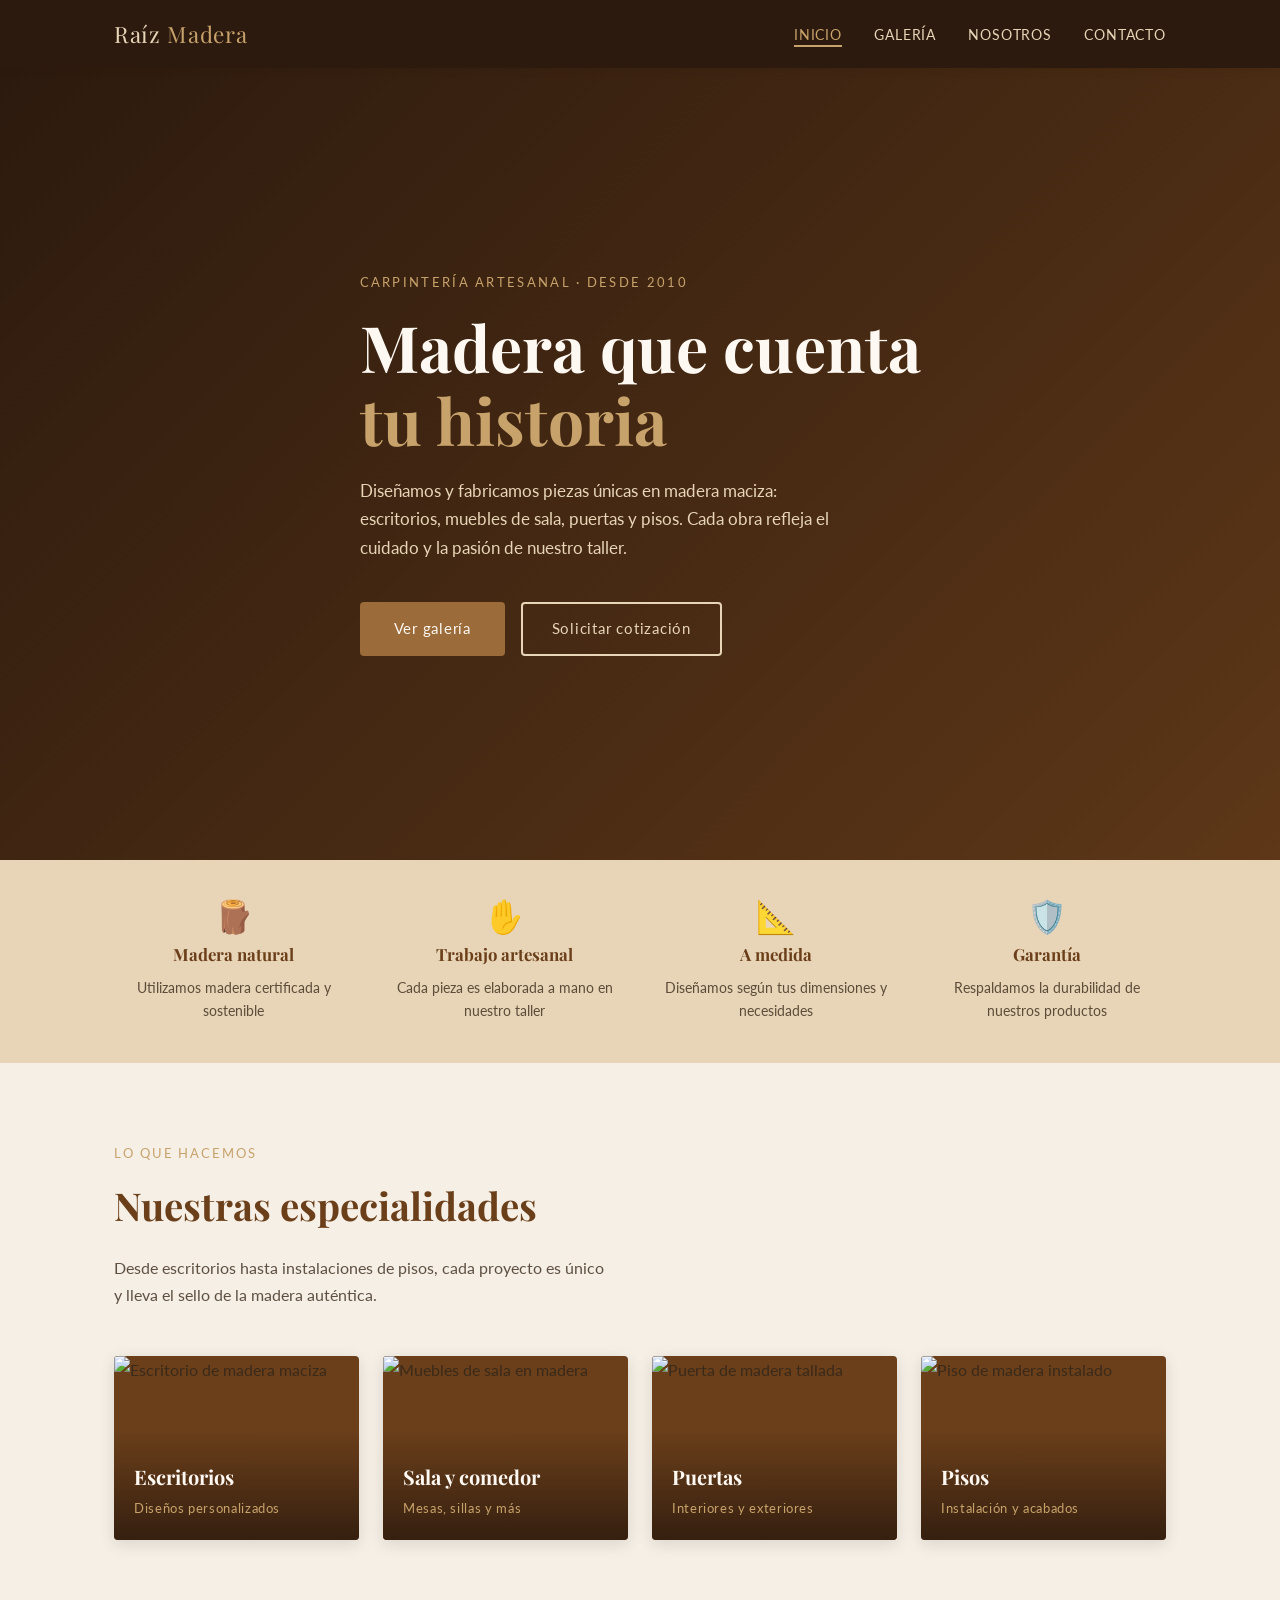
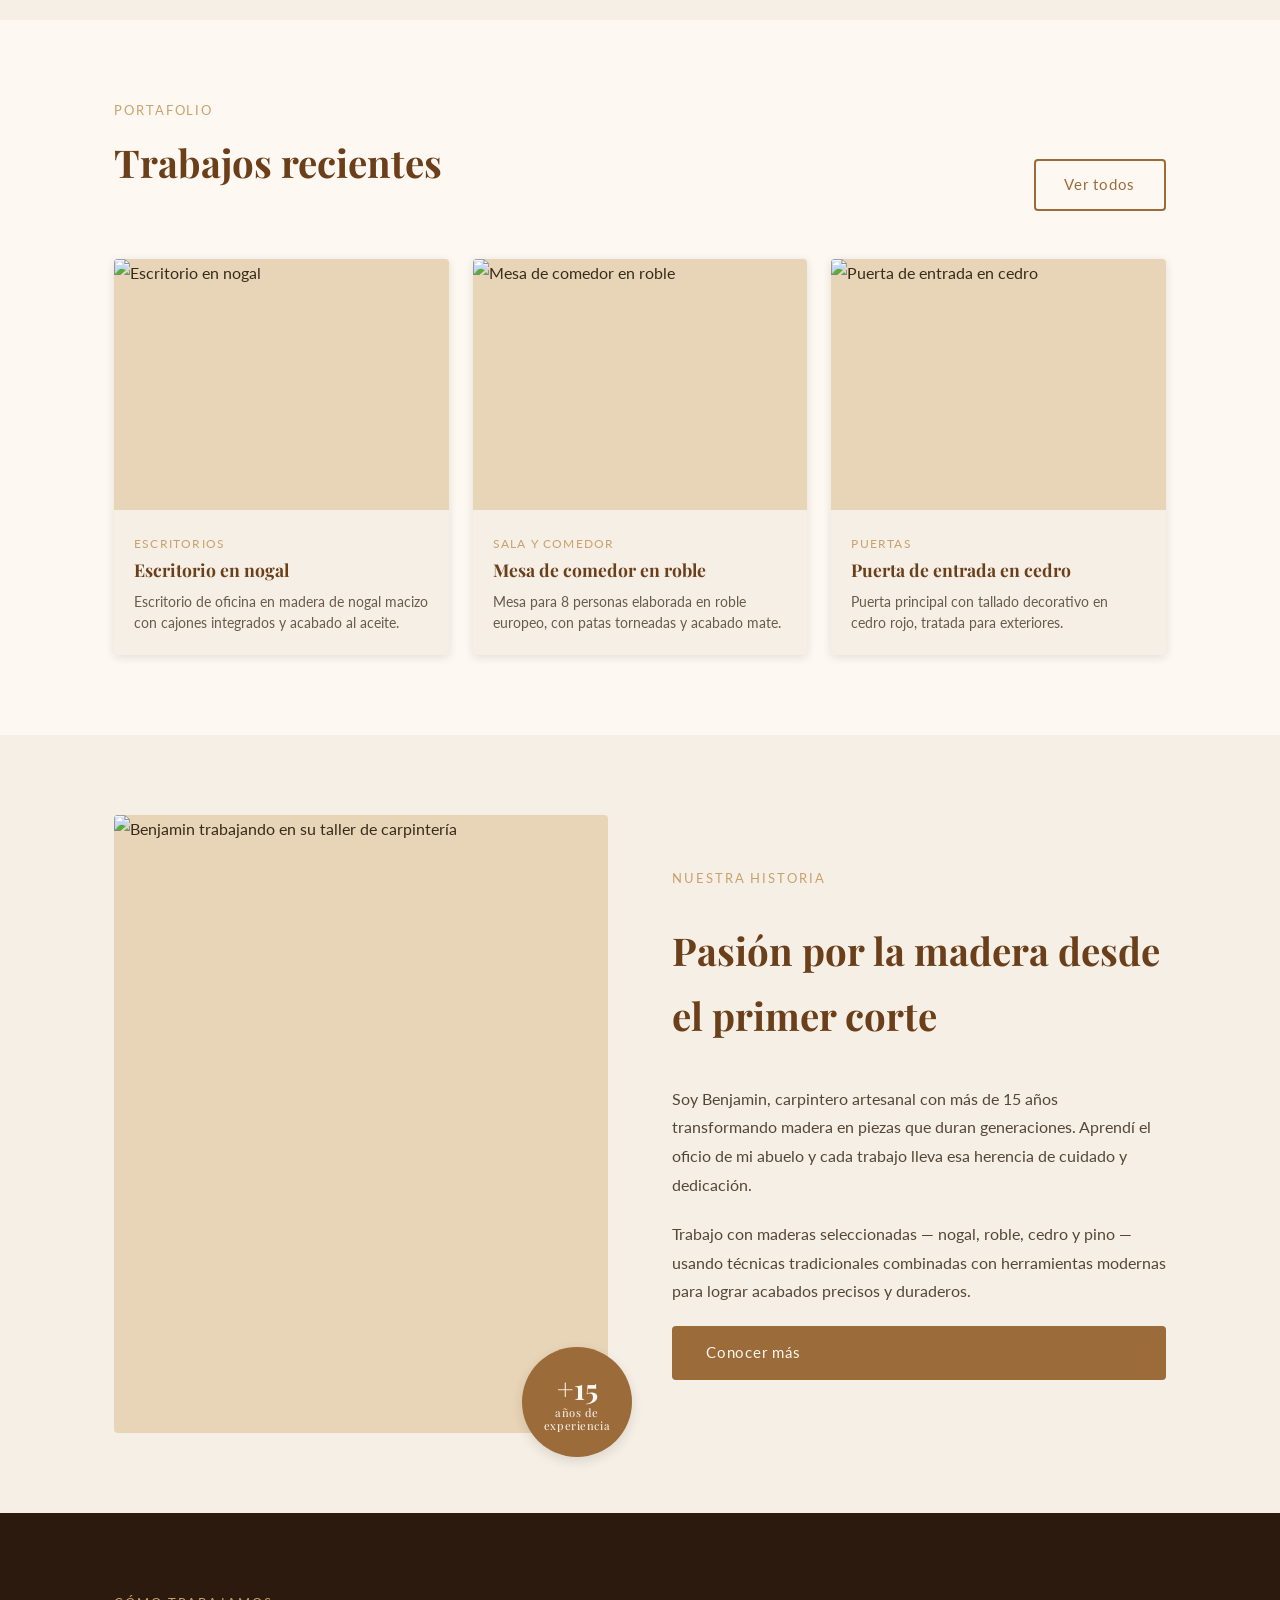
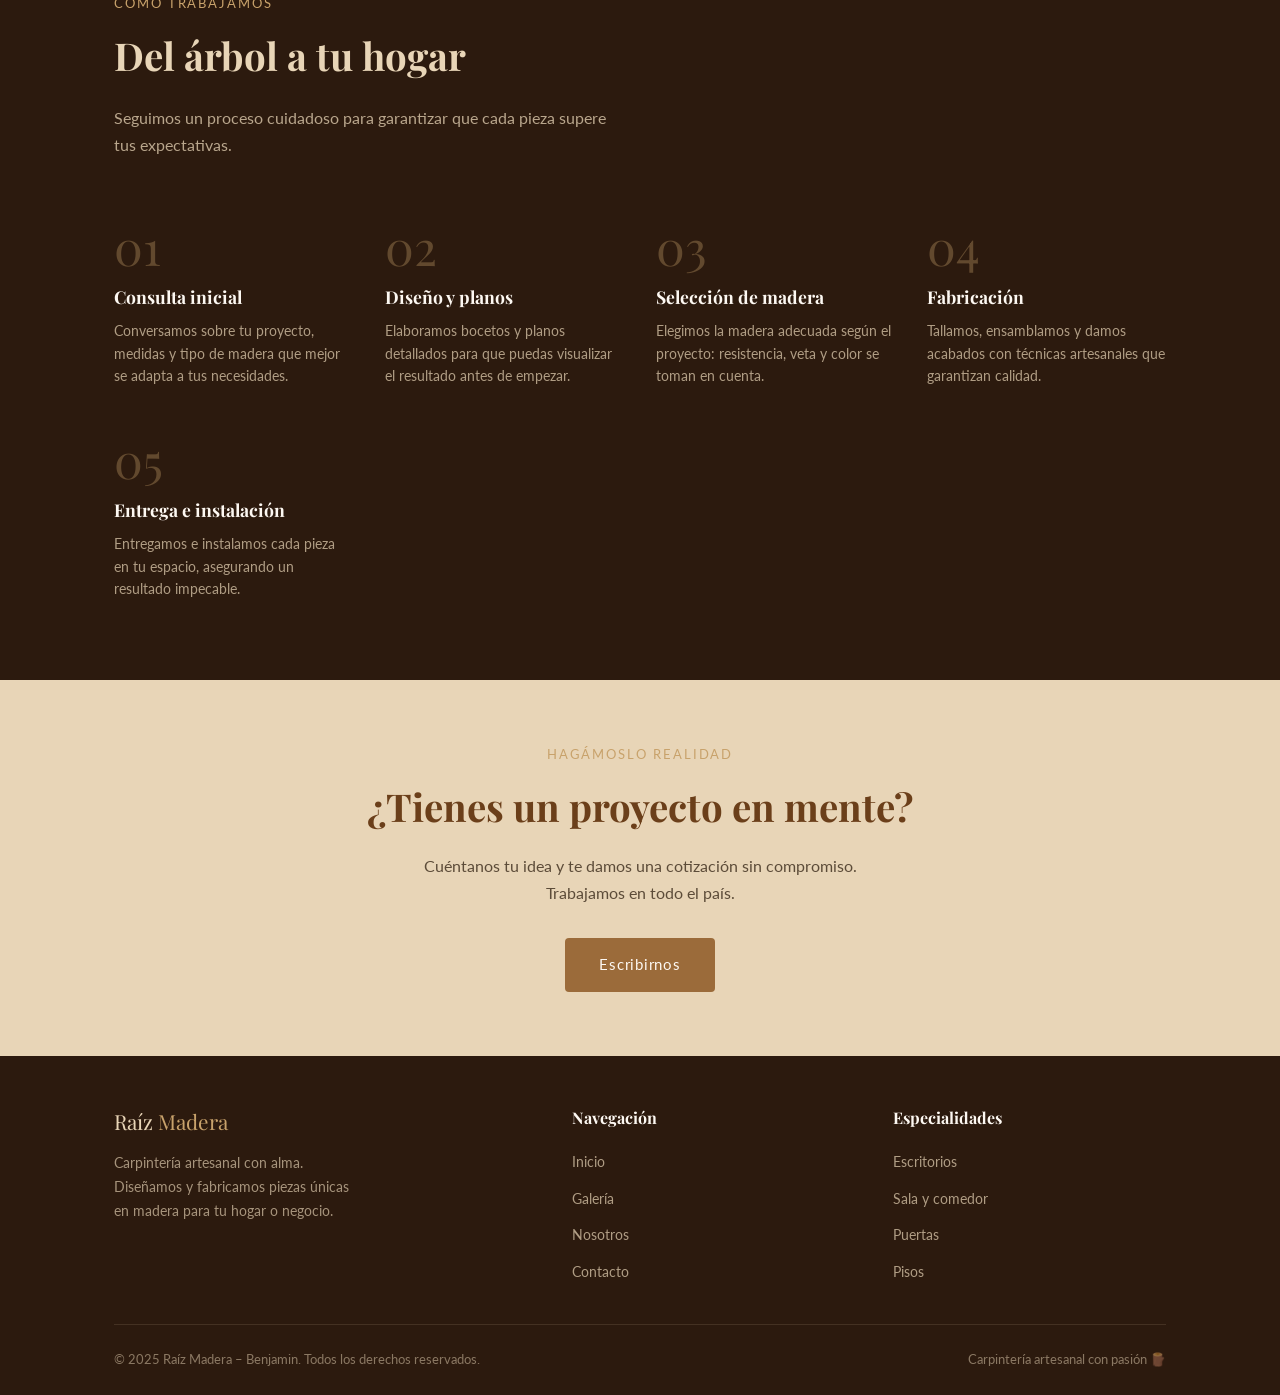
==== index.html @ 5b4d5c00 "Crear sitio web portafolio de carpintería Raíz Madera – Benjamin Co-authored-by: oramasangel <487716" ====
<!DOCTYPE html>
<html lang="es">
<head>
  <meta charset="UTF-8" />
  <meta name="viewport" content="width=device-width, initial-scale=1.0" />
  <meta name="description" content="Raíz Madera – Carpintería artesanal de Benjamin. Muebles, escritorios, puertas, pisos y más. Trabajos a medida con madera de calidad." />
  <title>Raíz Madera – Benjamin | Carpintería Artesanal</title>
  <link rel="preconnect" href="https://fonts.googleapis.com" />
  <link rel="preconnect" href="https://fonts.gstatic.com" crossorigin />
  <link href="https://fonts.googleapis.com/css2?family=Playfair+Display:wght@400;600;700&family=Lato:wght@300;400;700&display=swap" rel="stylesheet" />
  <link rel="stylesheet" href="estilos.css" />
</head>
<body>

  <!-- ══ Encabezado ══════════════════════════════════════════════ -->
  <header class="encabezado">
    <div class="contenedor">
      <a href="index.html" class="logo">Raíz <span>Madera</span></a>

      <nav class="nav-principal" id="navPrincipal" aria-label="Navegación principal">
        <ul>
          <li><a href="index.html" class="activo">Inicio</a></li>
          <li><a href="galeria.html">Galería</a></li>
          <li><a href="nosotros.html">Nosotros</a></li>
          <li><a href="contacto.html">Contacto</a></li>
        </ul>
      </nav>

      <button class="boton-menu" id="botonMenu" aria-expanded="false" aria-controls="navPrincipal" aria-label="Abrir menú">
        <span></span>
        <span></span>
        <span></span>
      </button>
    </div>
  </header>

  <main>

    <!-- ══ Hero ════════════════════════════════════════════════════ -->
    <section class="hero">
      <div class="contenedor">
        <div class="hero__contenido">
          <span class="hero__etiqueta">Carpintería artesanal · Desde 2010</span>
          <h1 class="hero__titulo">
            Madera que cuenta<br /><em>tu historia</em>
          </h1>
          <p class="hero__descripcion">
            Diseñamos y fabricamos piezas únicas en madera maciza: escritorios, muebles de sala, puertas y pisos. Cada obra refleja el cuidado y la pasión de nuestro taller.
          </p>
          <div class="hero__acciones">
            <a href="galeria.html" class="btn-principal">Ver galería</a>
            <a href="contacto.html" class="btn-secundario" style="color:var(--color-arena);border-color:var(--color-arena);">Solicitar cotización</a>
          </div>
        </div>
      </div>
    </section>

    <!-- ══ Franja de valores ════════════════════════════════════════ -->
    <section class="franja-valores" aria-label="Nuestros valores">
      <div class="contenedor">

        <div class="valor-item">
          <span class="valor-item__icono" aria-hidden="true">🪵</span>
          <strong class="valor-item__titulo">Madera natural</strong>
          <p class="valor-item__texto">Utilizamos madera certificada y sostenible</p>
        </div>

        <div class="valor-item">
          <span class="valor-item__icono" aria-hidden="true">✋</span>
          <strong class="valor-item__titulo">Trabajo artesanal</strong>
          <p class="valor-item__texto">Cada pieza es elaborada a mano en nuestro taller</p>
        </div>

        <div class="valor-item">
          <span class="valor-item__icono" aria-hidden="true">📐</span>
          <strong class="valor-item__titulo">A medida</strong>
          <p class="valor-item__texto">Diseñamos según tus dimensiones y necesidades</p>
        </div>

        <div class="valor-item">
          <span class="valor-item__icono" aria-hidden="true">🛡️</span>
          <strong class="valor-item__titulo">Garantía</strong>
          <p class="valor-item__texto">Respaldamos la durabilidad de nuestros productos</p>
        </div>

      </div>
    </section>

    <!-- ══ Categorías ═══════════════════════════════════════════════ -->
    <section class="categorias" id="categorias">
      <div class="contenedor">
        <header class="categorias__encabezado">
          <span class="etiqueta-seccion">Lo que hacemos</span>
          <h2 class="titulo-seccion">Nuestras especialidades</h2>
          <p class="descripcion-seccion">Desde escritorios hasta instalaciones de pisos, cada proyecto es único y lleva el sello de la madera auténtica.</p>
        </header>

        <div class="categorias__grid">

          <a href="galeria.html?categoria=escritorios" class="tarjeta-categoria" aria-label="Ver escritorios">
            <img
              src="imagenes/categoria-escritorios.jpg"
              alt="Escritorio de madera maciza"
              class="tarjeta-categoria__imagen"
              loading="lazy"
            />
            <div class="tarjeta-categoria__capa">
              <h3 class="tarjeta-categoria__nombre">Escritorios</h3>
              <span class="tarjeta-categoria__cantidad">Diseños personalizados</span>
            </div>
          </a>

          <a href="galeria.html?categoria=sala" class="tarjeta-categoria" aria-label="Ver muebles de sala">
            <img
              src="imagenes/categoria-sala.jpg"
              alt="Muebles de sala en madera"
              class="tarjeta-categoria__imagen"
              loading="lazy"
            />
            <div class="tarjeta-categoria__capa">
              <h3 class="tarjeta-categoria__nombre">Sala y comedor</h3>
              <span class="tarjeta-categoria__cantidad">Mesas, sillas y más</span>
            </div>
          </a>

          <a href="galeria.html?categoria=puertas" class="tarjeta-categoria" aria-label="Ver puertas">
            <img
              src="imagenes/categoria-puertas.jpg"
              alt="Puerta de madera tallada"
              class="tarjeta-categoria__imagen"
              loading="lazy"
            />
            <div class="tarjeta-categoria__capa">
              <h3 class="tarjeta-categoria__nombre">Puertas</h3>
              <span class="tarjeta-categoria__cantidad">Interiores y exteriores</span>
            </div>
          </a>

          <a href="galeria.html?categoria=pisos" class="tarjeta-categoria" aria-label="Ver pisos">
            <img
              src="imagenes/categoria-pisos.jpg"
              alt="Piso de madera instalado"
              class="tarjeta-categoria__imagen"
              loading="lazy"
            />
            <div class="tarjeta-categoria__capa">
              <h3 class="tarjeta-categoria__nombre">Pisos</h3>
              <span class="tarjeta-categoria__cantidad">Instalación y acabados</span>
            </div>
          </a>

        </div>
      </div>
    </section>

    <!-- ══ Trabajos destacados ══════════════════════════════════════ -->
    <section class="destacados" id="destacados">
      <div class="contenedor">
        <header class="destacados__encabezado">
          <div>
            <span class="etiqueta-seccion">Portafolio</span>
            <h2 class="titulo-seccion">Trabajos recientes</h2>
          </div>
          <a href="galeria.html" class="btn-secundario">Ver todos</a>
        </header>

        <div class="galeria-grid" id="trabajosDestacados">

          <article class="tarjeta-proyecto">
            <div class="tarjeta-proyecto__imagen-wrap">
              <img src="imagenes/proyecto-escritorio-nogal.jpg" alt="Escritorio en nogal" class="tarjeta-proyecto__imagen" loading="lazy" />
            </div>
            <div class="tarjeta-proyecto__info">
              <span class="tarjeta-proyecto__categoria">Escritorios</span>
              <h3 class="tarjeta-proyecto__nombre">Escritorio en nogal</h3>
              <p class="tarjeta-proyecto__descripcion">Escritorio de oficina en madera de nogal macizo con cajones integrados y acabado al aceite.</p>
            </div>
          </article>

          <article class="tarjeta-proyecto">
            <div class="tarjeta-proyecto__imagen-wrap">
              <img src="imagenes/proyecto-mesa-roble.jpg" alt="Mesa de comedor en roble" class="tarjeta-proyecto__imagen" loading="lazy" />
            </div>
            <div class="tarjeta-proyecto__info">
              <span class="tarjeta-proyecto__categoria">Sala y comedor</span>
              <h3 class="tarjeta-proyecto__nombre">Mesa de comedor en roble</h3>
              <p class="tarjeta-proyecto__descripcion">Mesa para 8 personas elaborada en roble europeo, con patas torneadas y acabado mate.</p>
            </div>
          </article>

          <article class="tarjeta-proyecto">
            <div class="tarjeta-proyecto__imagen-wrap">
              <img src="imagenes/proyecto-puerta-cedro.jpg" alt="Puerta de entrada en cedro" class="tarjeta-proyecto__imagen" loading="lazy" />
            </div>
            <div class="tarjeta-proyecto__info">
              <span class="tarjeta-proyecto__categoria">Puertas</span>
              <h3 class="tarjeta-proyecto__nombre">Puerta de entrada en cedro</h3>
              <p class="tarjeta-proyecto__descripcion">Puerta principal con tallado decorativo en cedro rojo, tratada para exteriores.</p>
            </div>
          </article>

        </div>
      </div>
    </section>

    <!-- ══ Quiénes somos (resumen) ══════════════════════════════════ -->
    <section class="nosotros" id="nosotros">
      <div class="contenedor">
        <div class="nosotros__imagen-wrap">
          <img
            src="imagenes/taller-benjamin.jpg"
            alt="Benjamin trabajando en su taller de carpintería"
            class="nosotros__imagen"
            loading="lazy"
          />
          <div class="nosotros__insignia">
            <strong>+15</strong>
            <span>años de experiencia</span>
          </div>
        </div>

        <div class="nosotros__texto">
          <span class="etiqueta-seccion">Nuestra historia</span>
          <h2 class="titulo-seccion">Pasión por la madera desde el primer corte</h2>
          <p class="nosotros__parrafo">
            Soy Benjamin, carpintero artesanal con más de 15 años transformando madera en piezas que duran generaciones. Aprendí el oficio de mi abuelo y cada trabajo lleva esa herencia de cuidado y dedicación.
          </p>
          <p class="nosotros__parrafo">
            Trabajo con maderas seleccionadas — nogal, roble, cedro y pino — usando técnicas tradicionales combinadas con herramientas modernas para lograr acabados precisos y duraderos.
          </p>
          <a href="nosotros.html" class="btn-principal">Conocer más</a>
        </div>
      </div>
    </section>

    <!-- ══ Proceso de trabajo ═══════════════════════════════════════ -->
    <section class="proceso" id="proceso">
      <div class="contenedor">
        <header class="proceso__encabezado">
          <span class="etiqueta-seccion">Cómo trabajamos</span>
          <h2 class="titulo-seccion">Del árbol a tu hogar</h2>
          <p class="descripcion-seccion">Seguimos un proceso cuidadoso para garantizar que cada pieza supere tus expectativas.</p>
        </header>

        <div class="proceso__pasos">

          <div class="paso">
            <div class="paso__numero">01</div>
            <h3 class="paso__titulo">Consulta inicial</h3>
            <p class="paso__descripcion">Conversamos sobre tu proyecto, medidas y tipo de madera que mejor se adapta a tus necesidades.</p>
          </div>

          <div class="paso">
            <div class="paso__numero">02</div>
            <h3 class="paso__titulo">Diseño y planos</h3>
            <p class="paso__descripcion">Elaboramos bocetos y planos detallados para que puedas visualizar el resultado antes de empezar.</p>
          </div>

          <div class="paso">
            <div class="paso__numero">03</div>
            <h3 class="paso__titulo">Selección de madera</h3>
            <p class="paso__descripcion">Elegimos la madera adecuada según el proyecto: resistencia, veta y color se toman en cuenta.</p>
          </div>

          <div class="paso">
            <div class="paso__numero">04</div>
            <h3 class="paso__titulo">Fabricación</h3>
            <p class="paso__descripcion">Tallamos, ensamblamos y damos acabados con técnicas artesanales que garantizan calidad.</p>
          </div>

          <div class="paso">
            <div class="paso__numero">05</div>
            <h3 class="paso__titulo">Entrega e instalación</h3>
            <p class="paso__descripcion">Entregamos e instalamos cada pieza en tu espacio, asegurando un resultado impecable.</p>
          </div>

        </div>
      </div>
    </section>

    <!-- ══ Banner de contacto ═══════════════════════════════════════ -->
    <section class="contacto-banner">
      <div class="contenedor">
        <span class="etiqueta-seccion">Hagámoslo realidad</span>
        <h2 class="titulo-seccion">¿Tienes un proyecto en mente?</h2>
        <p class="descripcion-seccion">Cuéntanos tu idea y te damos una cotización sin compromiso. Trabajamos en todo el país.</p>
        <a href="contacto.html" class="btn-principal">Escribirnos</a>
      </div>
    </section>

  </main>

  <!-- ══ Pie de página ═══════════════════════════════════════════════ -->
  <footer class="pie-pagina">
    <div class="contenedor">
      <div class="pie-pagina__superior">

        <div class="pie-columna">
          <div class="pie-logo">Raíz <span>Madera</span></div>
          <p class="pie-descripcion">Carpintería artesanal con alma. Diseñamos y fabricamos piezas únicas en madera para tu hogar o negocio.</p>
        </div>

        <div class="pie-columna">
          <h4 class="pie-columna__titulo">Navegación</h4>
          <ul>
            <li><a href="index.html">Inicio</a></li>
            <li><a href="galeria.html">Galería</a></li>
            <li><a href="nosotros.html">Nosotros</a></li>
            <li><a href="contacto.html">Contacto</a></li>
          </ul>
        </div>

        <div class="pie-columna">
          <h4 class="pie-columna__titulo">Especialidades</h4>
          <ul>
            <li><a href="galeria.html?categoria=escritorios">Escritorios</a></li>
            <li><a href="galeria.html?categoria=sala">Sala y comedor</a></li>
            <li><a href="galeria.html?categoria=puertas">Puertas</a></li>
            <li><a href="galeria.html?categoria=pisos">Pisos</a></li>
          </ul>
        </div>

      </div>

      <div class="pie-pagina__inferior">
        <p class="pie-derechos">© 2025 Raíz Madera – Benjamin. Todos los derechos reservados.</p>
        <p class="pie-credito">Carpintería artesanal con pasión 🪵</p>
      </div>
    </div>
  </footer>

  <script src="js/principal.js"></script>
</body>
</html>
---- estilos.css ----
/* =========================================
   Raíz Madera – Benjamin
   Paleta de colores inspirada en la madera
   ========================================= */

:root {
  --color-crema:     #f5efe6;
  --color-arena:     #e8d5b7;
  --color-madera:    #c8a26b;
  --color-roble:     #9b6b3a;
  --color-nogal:     #6b3f1a;
  --color-ebano:     #2c1a0e;
  --color-texto:     #3a2a1a;
  --color-blanco:    #fdf8f2;
  --color-sombra:    rgba(44, 26, 14, 0.12);

  --fuente-titulo:   'Playfair Display', Georgia, serif;
  --fuente-cuerpo:   'Lato', Arial, sans-serif;

  --radio:           4px;
  --transicion:      0.3s ease;
  --max-ancho:       1100px;
}

/* ── Reset básico ─────────────────────────── */
*, *::before, *::after {
  box-sizing: border-box;
  margin: 0;
  padding: 0;
}

html {
  scroll-behavior: smooth;
  font-size: 16px;
}

body {
  background-color: var(--color-crema);
  color: var(--color-texto);
  font-family: var(--fuente-cuerpo);
  line-height: 1.7;
}

img {
  max-width: 100%;
  display: block;
}

a {
  color: inherit;
  text-decoration: none;
}

ul {
  list-style: none;
}

/* ── Utilidades ───────────────────────────── */
.contenedor {
  max-width: var(--max-ancho);
  margin-inline: auto;
  padding-inline: 1.5rem;
}

.btn-principal {
  display: inline-block;
  background-color: var(--color-roble);
  color: var(--color-blanco);
  padding: 0.75rem 2rem;
  border-radius: var(--radio);
  font-family: var(--fuente-cuerpo);
  font-size: 0.95rem;
  letter-spacing: 0.05em;
  border: 2px solid transparent;
  cursor: pointer;
  transition: background-color var(--transicion), border-color var(--transicion);
}

.btn-principal:hover,
.btn-principal:focus {
  background-color: var(--color-nogal);
  outline: none;
}

.btn-secundario {
  display: inline-block;
  background-color: transparent;
  color: var(--color-roble);
  padding: 0.7rem 1.8rem;
  border-radius: var(--radio);
  font-family: var(--fuente-cuerpo);
  font-size: 0.95rem;
  letter-spacing: 0.05em;
  border: 2px solid var(--color-roble);
  cursor: pointer;
  transition: background-color var(--transicion), color var(--transicion);
}

.btn-secundario:hover,
.btn-secundario:focus {
  background-color: var(--color-roble);
  color: var(--color-blanco);
  outline: none;
}

.etiqueta-seccion {
  display: block;
  text-transform: uppercase;
  letter-spacing: 0.15em;
  font-size: 0.8rem;
  color: var(--color-madera);
  margin-bottom: 0.5rem;
}

.titulo-seccion {
  font-family: var(--fuente-titulo);
  font-size: clamp(1.6rem, 4vw, 2.4rem);
  color: var(--color-nogal);
  margin-bottom: 1rem;
}

.descripcion-seccion {
  color: var(--color-texto);
  opacity: 0.8;
  max-width: 55ch;
}

/* ── Encabezado / Navegación ──────────────── */
.encabezado {
  position: sticky;
  top: 0;
  z-index: 100;
  background-color: var(--color-ebano);
  box-shadow: 0 2px 8px var(--color-sombra);
}

.encabezado .contenedor {
  display: flex;
  align-items: center;
  justify-content: space-between;
  height: 68px;
}

.logo {
  font-family: var(--fuente-titulo);
  font-size: 1.4rem;
  color: var(--color-arena);
  letter-spacing: 0.03em;
}

.logo span {
  color: var(--color-madera);
}

.nav-principal ul {
  display: flex;
  gap: 2rem;
}

.nav-principal a {
  color: var(--color-arena);
  font-size: 0.9rem;
  letter-spacing: 0.06em;
  text-transform: uppercase;
  position: relative;
  padding-bottom: 4px;
  transition: color var(--transicion);
}

.nav-principal a::after {
  content: '';
  position: absolute;
  bottom: 0;
  left: 0;
  width: 0;
  height: 2px;
  background-color: var(--color-madera);
  transition: width var(--transicion);
}

.nav-principal a:hover,
.nav-principal a.activo {
  color: var(--color-madera);
}

.nav-principal a:hover::after,
.nav-principal a.activo::after {
  width: 100%;
}

/* menú hamburguesa (móvil) */
.boton-menu {
  display: none;
  flex-direction: column;
  gap: 5px;
  background: none;
  border: none;
  cursor: pointer;
  padding: 4px;
}

.boton-menu span {
  display: block;
  width: 26px;
  height: 2px;
  background-color: var(--color-arena);
  border-radius: 2px;
  transition: transform var(--transicion), opacity var(--transicion);
}

/* ── Sección Hero ─────────────────────────── */
.hero {
  min-height: 88vh;
  display: flex;
  align-items: center;
  background-color: var(--color-ebano);
  background-image:
    linear-gradient(135deg, rgba(44,26,14,0.92) 0%, rgba(107,63,26,0.78) 100%),
    url('imagenes/hero-madera.jpg');
  background-size: cover;
  background-position: center;
  text-align: left;
  padding-block: 5rem;
}

.hero__contenido {
  max-width: 620px;
}

.hero__etiqueta {
  display: block;
  color: var(--color-madera);
  text-transform: uppercase;
  letter-spacing: 0.18em;
  font-size: 0.8rem;
  margin-bottom: 1rem;
}

.hero__titulo {
  font-family: var(--fuente-titulo);
  font-size: clamp(2.4rem, 6vw, 4rem);
  color: var(--color-blanco);
  line-height: 1.15;
  margin-bottom: 1.25rem;
}

.hero__titulo em {
  font-style: normal;
  color: var(--color-madera);
}

.hero__descripcion {
  color: var(--color-arena);
  font-size: 1.05rem;
  margin-bottom: 2.5rem;
  max-width: 50ch;
}

.hero__acciones {
  display: flex;
  flex-wrap: wrap;
  gap: 1rem;
}

/* ── Franja de valores ────────────────────── */
.franja-valores {
  background-color: var(--color-arena);
  padding-block: 2.5rem;
}

.franja-valores .contenedor {
  display: grid;
  grid-template-columns: repeat(auto-fit, minmax(180px, 1fr));
  gap: 2rem;
  text-align: center;
}

.valor-item {
  display: flex;
  flex-direction: column;
  align-items: center;
  gap: 0.5rem;
}

.valor-item__icono {
  font-size: 2rem;
  line-height: 1;
}

.valor-item__titulo {
  font-family: var(--fuente-titulo);
  font-size: 1.05rem;
  color: var(--color-nogal);
}

.valor-item__texto {
  font-size: 0.85rem;
  color: var(--color-texto);
  opacity: 0.8;
}

/* ── Sección Categorías ───────────────────── */
.categorias {
  padding-block: 5rem;
}

.categorias__encabezado {
  margin-bottom: 3rem;
}

.categorias__grid {
  display: grid;
  grid-template-columns: repeat(auto-fit, minmax(240px, 1fr));
  gap: 1.5rem;
}

.tarjeta-categoria {
  position: relative;
  overflow: hidden;
  border-radius: var(--radio);
  aspect-ratio: 4/3;
  background-color: var(--color-nogal);
  cursor: pointer;
  box-shadow: 0 4px 16px var(--color-sombra);
  transition: transform var(--transicion), box-shadow var(--transicion);
}

.tarjeta-categoria:hover {
  transform: translateY(-4px);
  box-shadow: 0 8px 24px var(--color-sombra);
}

.tarjeta-categoria__imagen {
  width: 100%;
  height: 100%;
  object-fit: cover;
  transition: transform 0.5s ease;
}

.tarjeta-categoria:hover .tarjeta-categoria__imagen {
  transform: scale(1.06);
}

.tarjeta-categoria__capa {
  position: absolute;
  inset: 0;
  background: linear-gradient(to top, rgba(44,26,14,0.85) 0%, transparent 60%);
  display: flex;
  flex-direction: column;
  justify-content: flex-end;
  padding: 1.25rem;
}

.tarjeta-categoria__nombre {
  font-family: var(--fuente-titulo);
  font-size: 1.25rem;
  color: var(--color-blanco);
  margin-bottom: 0.25rem;
}

.tarjeta-categoria__cantidad {
  font-size: 0.8rem;
  color: var(--color-madera);
  letter-spacing: 0.05em;
}

/* ── Sección Destacados ───────────────────── */
.destacados {
  background-color: var(--color-blanco);
  padding-block: 5rem;
}

.destacados__encabezado {
  display: flex;
  align-items: flex-end;
  justify-content: space-between;
  flex-wrap: wrap;
  gap: 1rem;
  margin-bottom: 3rem;
}

.galeria-grid {
  display: grid;
  grid-template-columns: repeat(auto-fill, minmax(280px, 1fr));
  gap: 1.5rem;
}

.tarjeta-proyecto {
  background-color: var(--color-crema);
  border-radius: var(--radio);
  overflow: hidden;
  box-shadow: 0 2px 10px var(--color-sombra);
  transition: transform var(--transicion), box-shadow var(--transicion);
}

.tarjeta-proyecto:hover {
  transform: translateY(-4px);
  box-shadow: 0 6px 20px var(--color-sombra);
}

.tarjeta-proyecto__imagen-wrap {
  overflow: hidden;
  aspect-ratio: 4/3;
  background-color: var(--color-arena);
}

.tarjeta-proyecto__imagen {
  width: 100%;
  height: 100%;
  object-fit: cover;
  transition: transform 0.5s ease;
}

.tarjeta-proyecto:hover .tarjeta-proyecto__imagen {
  transform: scale(1.05);
}

.tarjeta-proyecto__info {
  padding: 1.1rem 1.25rem 1.4rem;
}

.tarjeta-proyecto__categoria {
  font-size: 0.75rem;
  text-transform: uppercase;
  letter-spacing: 0.1em;
  color: var(--color-madera);
  margin-bottom: 0.3rem;
}

.tarjeta-proyecto__nombre {
  font-family: var(--fuente-titulo);
  font-size: 1.1rem;
  color: var(--color-nogal);
  margin-bottom: 0.4rem;
}

.tarjeta-proyecto__descripcion {
  font-size: 0.875rem;
  color: var(--color-texto);
  opacity: 0.75;
  line-height: 1.5;
}

/* ── Sección Nosotros (quiénes somos) ─────── */
.nosotros {
  padding-block: 5rem;
}

.nosotros .contenedor {
  display: grid;
  grid-template-columns: 1fr 1fr;
  gap: 4rem;
  align-items: center;
}

.nosotros__imagen-wrap {
  position: relative;
}

.nosotros__imagen {
  border-radius: var(--radio);
  width: 100%;
  aspect-ratio: 4/5;
  object-fit: cover;
  background-color: var(--color-arena);
}

.nosotros__insignia {
  position: absolute;
  bottom: -1.5rem;
  right: -1.5rem;
  background-color: var(--color-roble);
  color: var(--color-blanco);
  width: 110px;
  height: 110px;
  border-radius: 50%;
  display: flex;
  flex-direction: column;
  align-items: center;
  justify-content: center;
  text-align: center;
  font-family: var(--fuente-titulo);
  line-height: 1.2;
  box-shadow: 0 4px 12px var(--color-sombra);
}

.nosotros__insignia strong {
  font-size: 1.8rem;
}

.nosotros__insignia span {
  font-size: 0.7rem;
  letter-spacing: 0.05em;
}

.nosotros__texto {
  display: flex;
  flex-direction: column;
  gap: 1.25rem;
}

.nosotros__parrafo {
  opacity: 0.85;
  line-height: 1.8;
}

/* ── Sección Proceso ──────────────────────── */
.proceso {
  background-color: var(--color-ebano);
  color: var(--color-arena);
  padding-block: 5rem;
}

.proceso .titulo-seccion {
  color: var(--color-arena);
}

.proceso .etiqueta-seccion {
  color: var(--color-madera);
}

.proceso .descripcion-seccion {
  color: var(--color-arena);
  opacity: 0.75;
}

.proceso__encabezado {
  margin-bottom: 3rem;
}

.proceso__pasos {
  display: grid;
  grid-template-columns: repeat(auto-fit, minmax(200px, 1fr));
  gap: 2rem;
  margin-top: 2rem;
}

.paso {
  position: relative;
  padding-top: 1rem;
}

.paso__numero {
  font-family: var(--fuente-titulo);
  font-size: 3rem;
  color: var(--color-madera);
  opacity: 0.35;
  line-height: 1;
  margin-bottom: 0.75rem;
}

.paso__titulo {
  font-family: var(--fuente-titulo);
  font-size: 1.1rem;
  color: var(--color-blanco);
  margin-bottom: 0.5rem;
}

.paso__descripcion {
  font-size: 0.875rem;
  opacity: 0.7;
  line-height: 1.6;
}

/* ── Sección Contacto ─────────────────────── */
.contacto-banner {
  background-color: var(--color-arena);
  padding-block: 4rem;
  text-align: center;
}

.contacto-banner .titulo-seccion {
  margin-bottom: 0.75rem;
}

.contacto-banner .descripcion-seccion {
  margin: 0 auto 2rem;
}

/* ── Galería completa (galeria.html) ──────── */
.galeria-header {
  background-color: var(--color-ebano);
  color: var(--color-arena);
  padding-block: 4rem 3rem;
  text-align: center;
}

.galeria-header .titulo-seccion {
  color: var(--color-blanco);
}

.galeria-header .etiqueta-seccion {
  color: var(--color-madera);
}

.galeria-filtros {
  padding-block: 2rem;
  border-bottom: 1px solid var(--color-arena);
}

.galeria-filtros .contenedor {
  display: flex;
  flex-wrap: wrap;
  gap: 0.75rem;
  justify-content: center;
}

.filtro-btn {
  background: none;
  border: 1.5px solid var(--color-madera);
  color: var(--color-nogal);
  padding: 0.45rem 1.2rem;
  border-radius: 50px;
  font-family: var(--fuente-cuerpo);
  font-size: 0.85rem;
  letter-spacing: 0.04em;
  cursor: pointer;
  transition: background-color var(--transicion), color var(--transicion);
}

.filtro-btn:hover,
.filtro-btn.activo {
  background-color: var(--color-roble);
  border-color: var(--color-roble);
  color: var(--color-blanco);
}

.galeria-seccion {
  padding-block: 4rem;
}

/* ── Página de Contacto ───────────────────── */
.contacto-header {
  background-color: var(--color-ebano);
  color: var(--color-arena);
  padding-block: 4rem 3rem;
  text-align: center;
}

.contacto-header .titulo-seccion {
  color: var(--color-blanco);
}

.contacto-contenido {
  padding-block: 4rem;
}

.contacto-contenido .contenedor {
  display: grid;
  grid-template-columns: 1fr 1.4fr;
  gap: 4rem;
  align-items: start;
}

.contacto-info {
  display: flex;
  flex-direction: column;
  gap: 2rem;
}

.contacto-info__titulo {
  font-family: var(--fuente-titulo);
  font-size: 1.5rem;
  color: var(--color-nogal);
  margin-bottom: 0.5rem;
}

.contacto-dato {
  display: flex;
  align-items: flex-start;
  gap: 1rem;
}

.contacto-dato__icono {
  font-size: 1.3rem;
  flex-shrink: 0;
  margin-top: 2px;
}

.contacto-dato__etiqueta {
  display: block;
  font-size: 0.75rem;
  text-transform: uppercase;
  letter-spacing: 0.1em;
  color: var(--color-madera);
  margin-bottom: 0.2rem;
}

.contacto-dato__valor {
  font-size: 0.95rem;
  color: var(--color-texto);
}

/* Formulario de contacto */
.formulario-contacto {
  background-color: var(--color-blanco);
  border-radius: var(--radio);
  padding: 2.5rem;
  box-shadow: 0 4px 18px var(--color-sombra);
}

.formulario-contacto__titulo {
  font-family: var(--fuente-titulo);
  font-size: 1.4rem;
  color: var(--color-nogal);
  margin-bottom: 1.75rem;
}

.campo-grupo {
  display: flex;
  flex-direction: column;
  gap: 0.4rem;
  margin-bottom: 1.25rem;
}

.campo-grupo label {
  font-size: 0.85rem;
  color: var(--color-texto);
  font-weight: 600;
}

.campo-grupo input,
.campo-grupo select,
.campo-grupo textarea {
  width: 100%;
  padding: 0.65rem 0.9rem;
  border: 1.5px solid var(--color-arena);
  border-radius: var(--radio);
  font-family: var(--fuente-cuerpo);
  font-size: 0.9rem;
  color: var(--color-texto);
  background-color: var(--color-crema);
  transition: border-color var(--transicion);
  appearance: none;
}

.campo-grupo input:focus,
.campo-grupo select:focus,
.campo-grupo textarea:focus {
  outline: none;
  border-color: var(--color-roble);
}

.campo-grupo textarea {
  resize: vertical;
  min-height: 120px;
}

.formulario-contacto .btn-principal {
  width: 100%;
  text-align: center;
}

.aviso-enviado {
  display: none;
  background-color: #d4edda;
  border: 1px solid #c3e6cb;
  color: #155724;
  padding: 1rem 1.25rem;
  border-radius: var(--radio);
  margin-top: 1rem;
  font-size: 0.9rem;
}

/* ── Pie de página ────────────────────────── */
.pie-pagina {
  background-color: var(--color-ebano);
  color: var(--color-arena);
  padding-block: 3rem 1.5rem;
}

.pie-pagina__superior {
  display: grid;
  grid-template-columns: 1.5fr 1fr 1fr;
  gap: 3rem;
  padding-bottom: 2.5rem;
  border-bottom: 1px solid rgba(232,213,183,0.12);
  margin-bottom: 1.5rem;
}

.pie-logo {
  font-family: var(--fuente-titulo);
  font-size: 1.3rem;
  color: var(--color-arena);
  margin-bottom: 0.75rem;
}

.pie-logo span {
  color: var(--color-madera);
}

.pie-descripcion {
  font-size: 0.875rem;
  opacity: 0.65;
  line-height: 1.7;
  max-width: 30ch;
}

.pie-columna__titulo {
  font-family: var(--fuente-titulo);
  font-size: 1rem;
  color: var(--color-blanco);
  margin-bottom: 1rem;
}

.pie-columna ul {
  display: flex;
  flex-direction: column;
  gap: 0.6rem;
}

.pie-columna a {
  color: var(--color-arena);
  font-size: 0.875rem;
  opacity: 0.7;
  transition: opacity var(--transicion), color var(--transicion);
}

.pie-columna a:hover {
  opacity: 1;
  color: var(--color-madera);
}

.pie-pagina__inferior {
  display: flex;
  justify-content: space-between;
  align-items: center;
  flex-wrap: wrap;
  gap: 0.5rem;
}

.pie-derechos {
  font-size: 0.8rem;
  opacity: 0.5;
}

.pie-credito {
  font-size: 0.8rem;
  opacity: 0.5;
}

/* ── Responsive ───────────────────────────── */
@media (max-width: 860px) {
  .nosotros .contenedor {
    grid-template-columns: 1fr;
  }

  .nosotros__imagen-wrap {
    max-width: 400px;
    margin-inline: auto;
  }

  .nosotros__insignia {
    bottom: -1rem;
    right: 0;
  }

  .pie-pagina__superior {
    grid-template-columns: 1fr 1fr;
  }

  .contacto-contenido .contenedor {
    grid-template-columns: 1fr;
  }
}

@media (max-width: 600px) {
  .boton-menu {
    display: flex;
  }

  .nav-principal {
    display: none;
    position: absolute;
    top: 68px;
    left: 0;
    right: 0;
    background-color: var(--color-ebano);
    padding: 1rem 1.5rem 1.5rem;
    box-shadow: 0 4px 12px var(--color-sombra);
  }

  .nav-principal.abierto {
    display: block;
  }

  .nav-principal ul {
    flex-direction: column;
    gap: 1rem;
  }

  .hero {
    text-align: center;
  }

  .hero__contenido {
    margin-inline: auto;
  }

  .hero__acciones {
    justify-content: center;
  }

  .pie-pagina__superior {
    grid-template-columns: 1fr;
  }

  .destacados__encabezado {
    flex-direction: column;
    align-items: flex-start;
  }
}
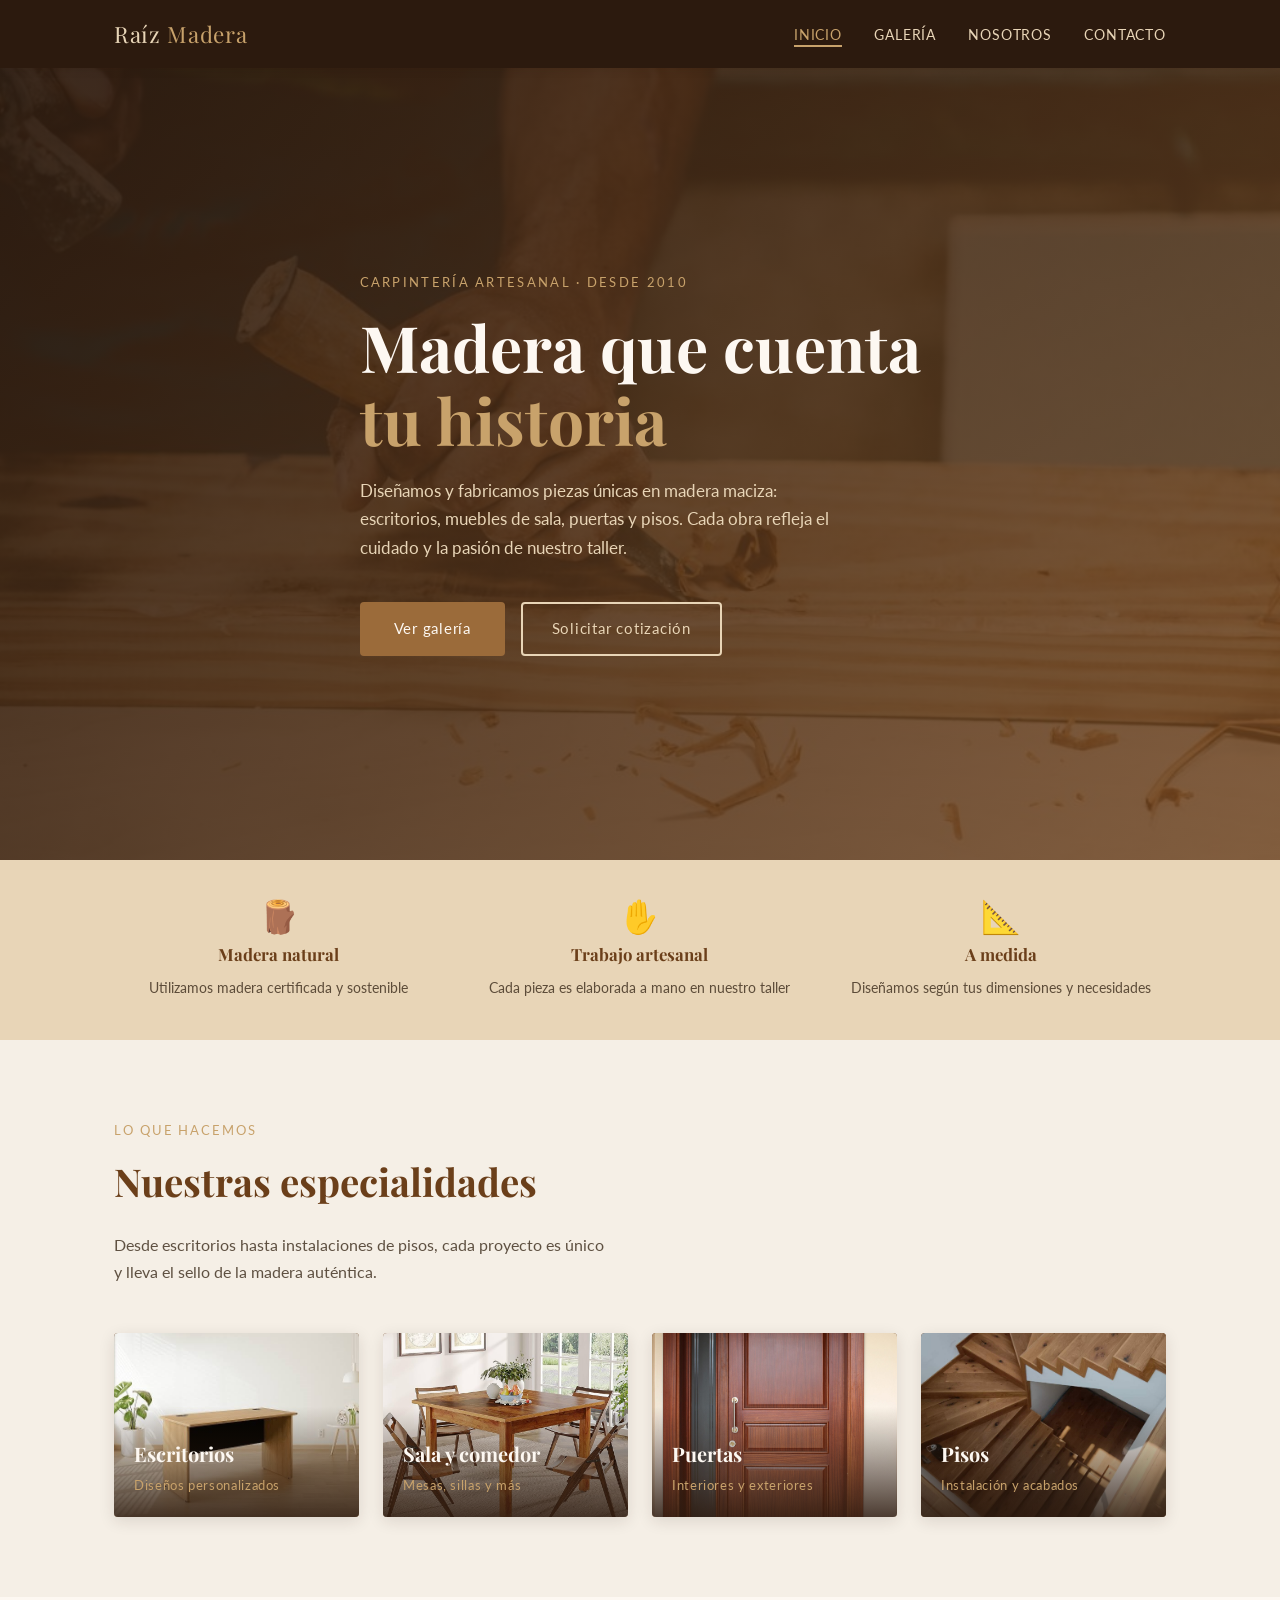
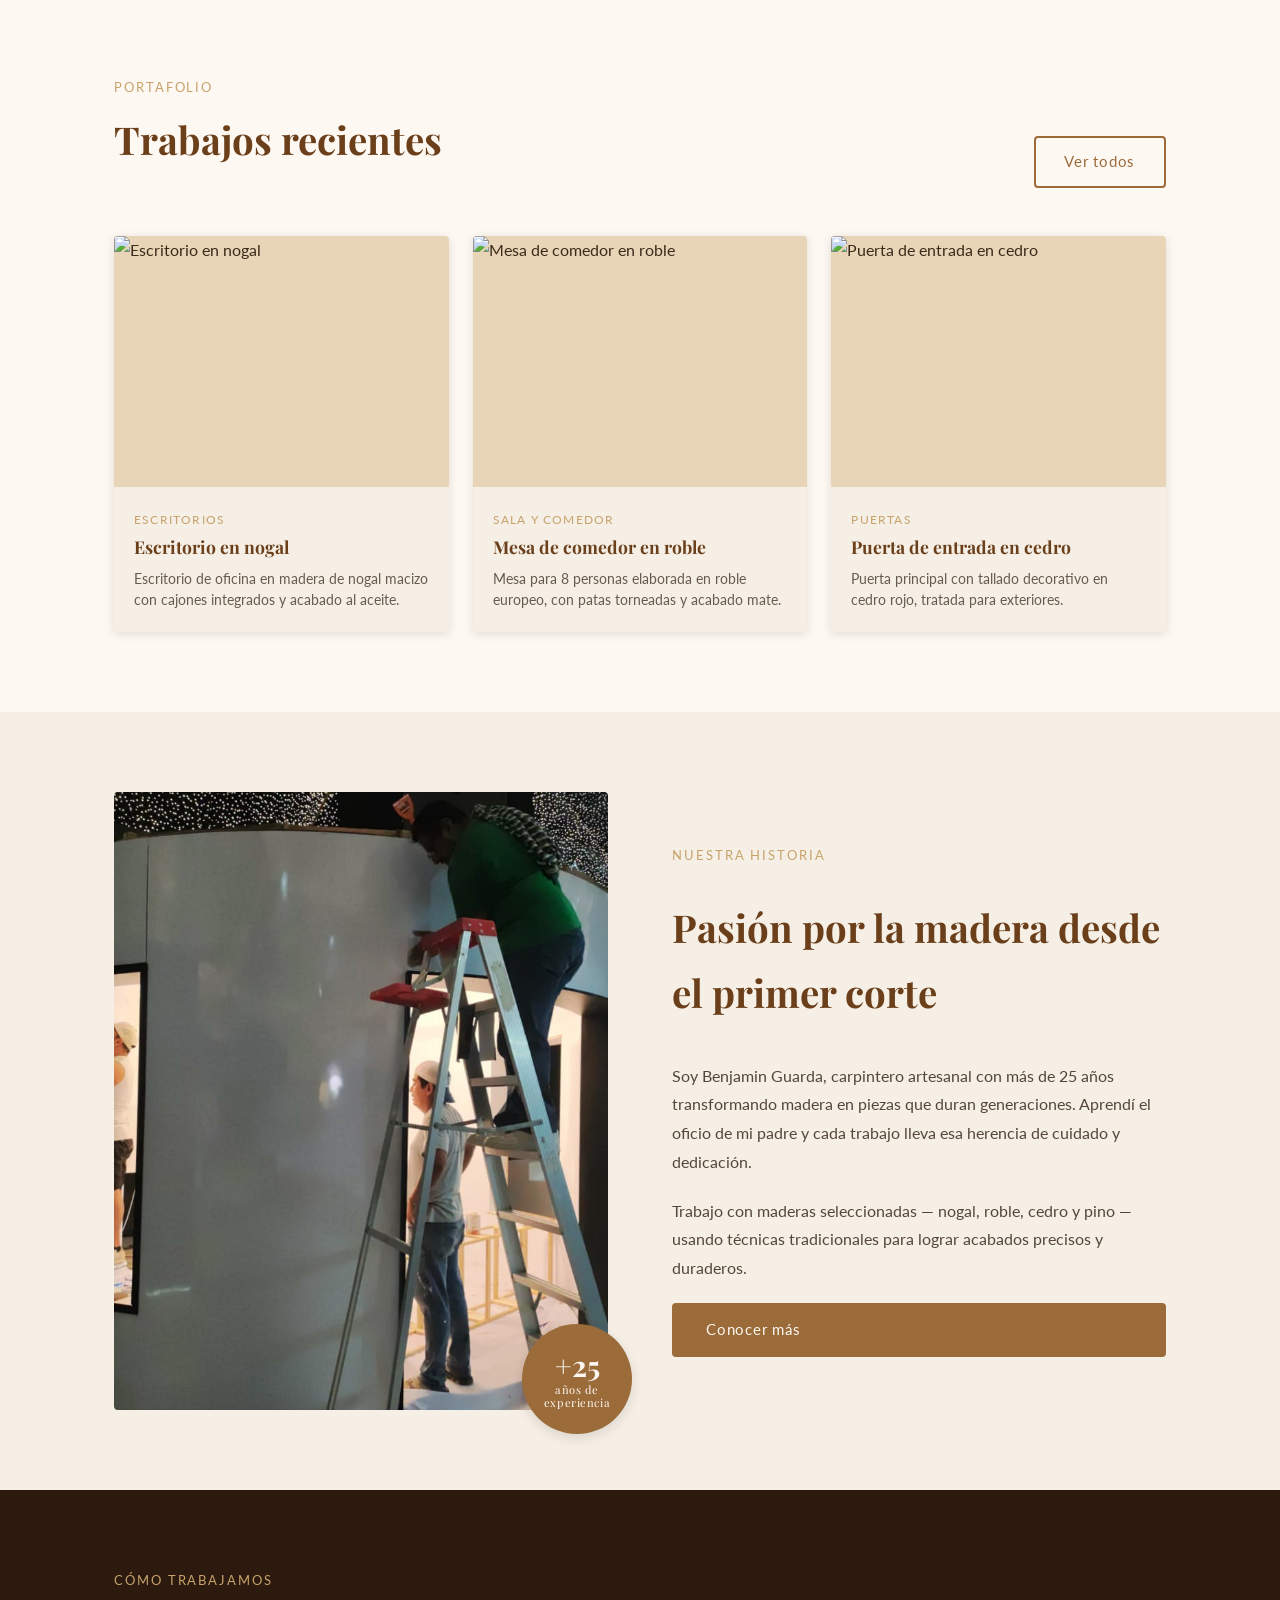
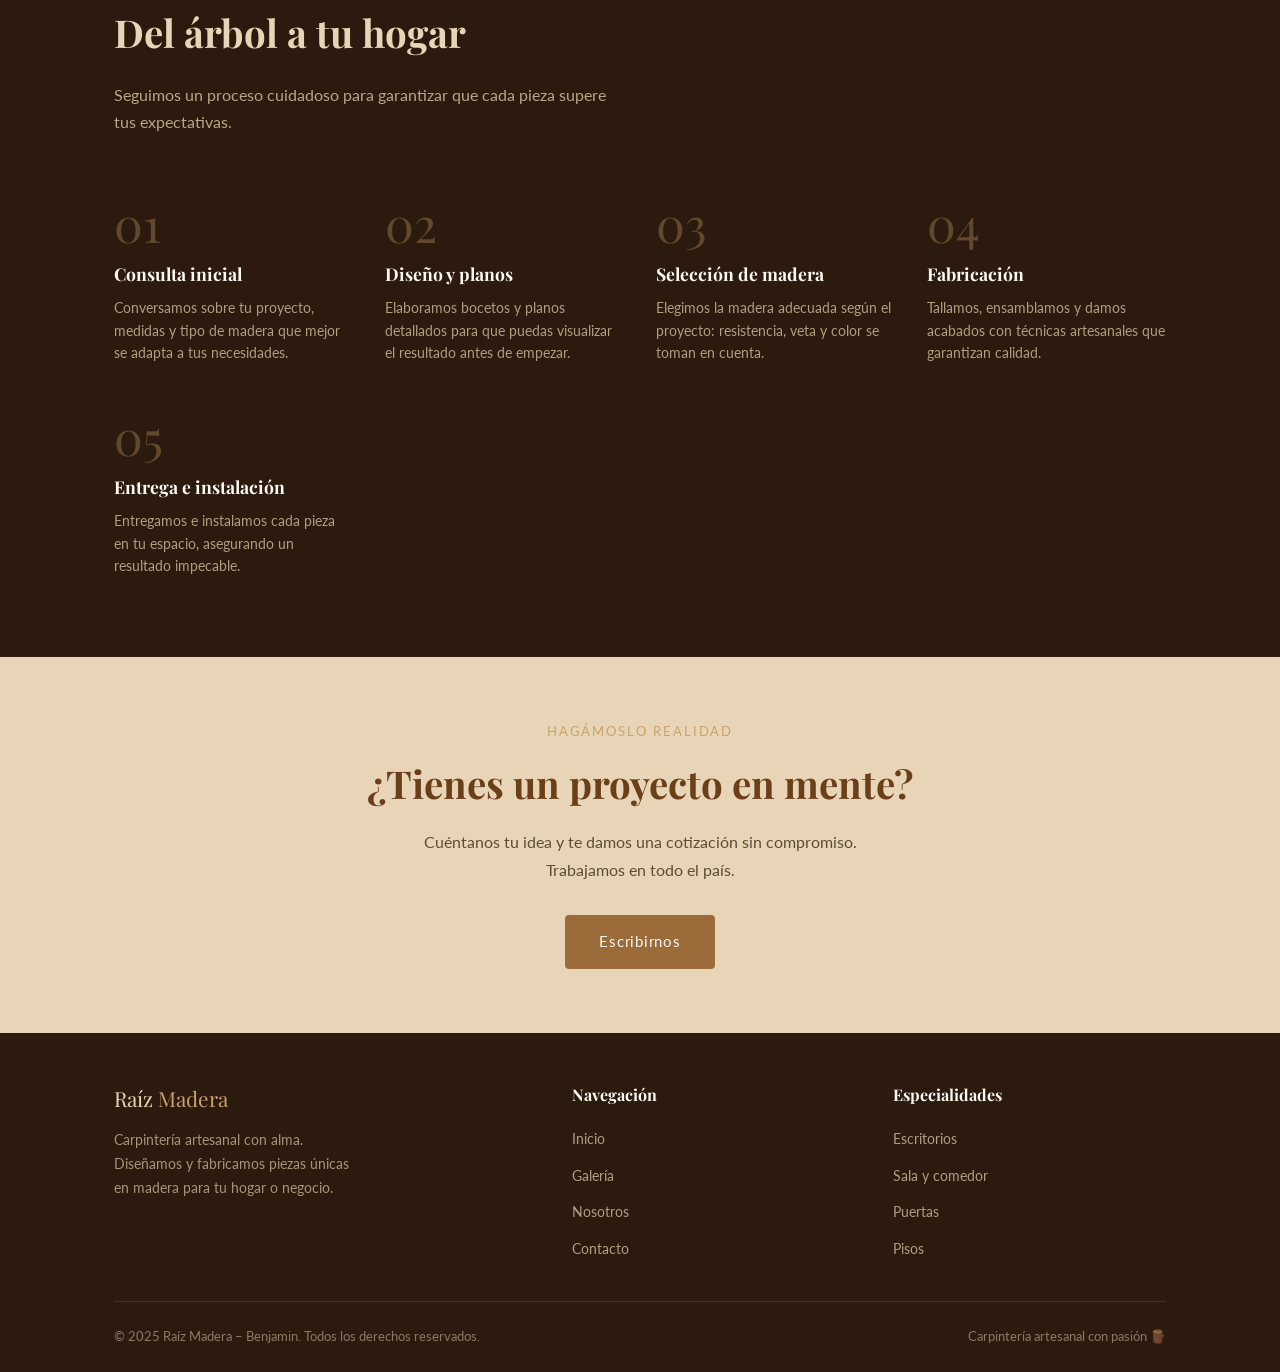
==== commit 2dd89bde: "Update. Actalizacion de Imagenes y pequeños textos" ====
--- a/index.html
+++ b/index.html
@@ -1,334 +1,296 @@
-<!DOCTYPE html>
+<!doctype html>
 <html lang="es">
-<head>
-  <meta charset="UTF-8" />
-  <meta name="viewport" content="width=device-width, initial-scale=1.0" />
-  <meta name="description" content="Raíz Madera – Carpintería artesanal de Benjamin. Muebles, escritorios, puertas, pisos y más. Trabajos a medida con madera de calidad." />
-  <title>Raíz Madera – Benjamin | Carpintería Artesanal</title>
-  <link rel="preconnect" href="https://fonts.googleapis.com" />
-  <link rel="preconnect" href="https://fonts.gstatic.com" crossorigin />
-  <link href="https://fonts.googleapis.com/css2?family=Playfair+Display:wght@400;600;700&family=Lato:wght@300;400;700&display=swap" rel="stylesheet" />
-  <link rel="stylesheet" href="estilos.css" />
-</head>
-<body>
-
-  <!-- ══ Encabezado ══════════════════════════════════════════════ -->
-  <header class="encabezado">
-    <div class="contenedor">
-      <a href="index.html" class="logo">Raíz <span>Madera</span></a>
-
-      <nav class="nav-principal" id="navPrincipal" aria-label="Navegación principal">
-        <ul>
-          <li><a href="index.html" class="activo">Inicio</a></li>
-          <li><a href="galeria.html">Galería</a></li>
-          <li><a href="nosotros.html">Nosotros</a></li>
-          <li><a href="contacto.html">Contacto</a></li>
-        </ul>
-      </nav>
-
-      <button class="boton-menu" id="botonMenu" aria-expanded="false" aria-controls="navPrincipal" aria-label="Abrir menú">
-        <span></span>
-        <span></span>
-        <span></span>
-      </button>
-    </div>
-  </header>
-
-  <main>
-
-    <!-- ══ Hero ════════════════════════════════════════════════════ -->
-    <section class="hero">
-      <div class="contenedor">
-        <div class="hero__contenido">
-          <span class="hero__etiqueta">Carpintería artesanal · Desde 2010</span>
-          <h1 class="hero__titulo">
-            Madera que cuenta<br /><em>tu historia</em>
-          </h1>
-          <p class="hero__descripcion">
-            Diseñamos y fabricamos piezas únicas en madera maciza: escritorios, muebles de sala, puertas y pisos. Cada obra refleja el cuidado y la pasión de nuestro taller.
-          </p>
-          <div class="hero__acciones">
-            <a href="galeria.html" class="btn-principal">Ver galería</a>
-            <a href="contacto.html" class="btn-secundario" style="color:var(--color-arena);border-color:var(--color-arena);">Solicitar cotización</a>
-          </div>
-        </div>
-      </div>
-    </section>
-
-    <!-- ══ Franja de valores ════════════════════════════════════════ -->
-    <section class="franja-valores" aria-label="Nuestros valores">
-      <div class="contenedor">
-
-        <div class="valor-item">
-          <span class="valor-item__icono" aria-hidden="true">🪵</span>
-          <strong class="valor-item__titulo">Madera natural</strong>
-          <p class="valor-item__texto">Utilizamos madera certificada y sostenible</p>
-        </div>
-
-        <div class="valor-item">
-          <span class="valor-item__icono" aria-hidden="true">✋</span>
-          <strong class="valor-item__titulo">Trabajo artesanal</strong>
-          <p class="valor-item__texto">Cada pieza es elaborada a mano en nuestro taller</p>
-        </div>
-
-        <div class="valor-item">
-          <span class="valor-item__icono" aria-hidden="true">📐</span>
-          <strong class="valor-item__titulo">A medida</strong>
-          <p class="valor-item__texto">Diseñamos según tus dimensiones y necesidades</p>
-        </div>
-
-        <div class="valor-item">
-          <span class="valor-item__icono" aria-hidden="true">🛡️</span>
-          <strong class="valor-item__titulo">Garantía</strong>
-          <p class="valor-item__texto">Respaldamos la durabilidad de nuestros productos</p>
-        </div>
-
-      </div>
-    </section>
-
-    <!-- ══ Categorías ═══════════════════════════════════════════════ -->
-    <section class="categorias" id="categorias">
-      <div class="contenedor">
-        <header class="categorias__encabezado">
-          <span class="etiqueta-seccion">Lo que hacemos</span>
-          <h2 class="titulo-seccion">Nuestras especialidades</h2>
-          <p class="descripcion-seccion">Desde escritorios hasta instalaciones de pisos, cada proyecto es único y lleva el sello de la madera auténtica.</p>
+    <head>
+        <meta charset="UTF-8" />
+        <meta name="viewport" content="width=device-width, initial-scale=1.0" />
+        <meta name="description" content="Raíz Madera – Carpintería artesanal de Benjamin. Muebles, escritorios, puertas, pisos y más. Trabajos a medida con madera de calidad." />
+        <title>Raíz Madera – Benjamin | Carpintería Artesanal</title>
+        <link rel="preconnect" href="https://fonts.googleapis.com" />
+        <link rel="preconnect" href="https://fonts.gstatic.com" crossorigin />
+        <link href="https://fonts.googleapis.com/css2?family=Playfair+Display:wght@400;600;700&family=Lato:wght@300;400;700&display=swap" rel="stylesheet" />
+        <link rel="stylesheet" href="estilos.css" />
+    </head>
+    <body>
+        <!-- ══ Encabezado ══════════════════════════════════════════════ -->
+        <header class="encabezado">
+            <div class="contenedor">
+                <a href="index.html" class="logo">Raíz <span>Madera</span></a>
+
+                <nav class="nav-principal" id="navPrincipal" aria-label="Navegación principal">
+                    <ul>
+                        <li><a href="index.html" class="activo">Inicio</a></li>
+                        <li><a href="galeria.html">Galería</a></li>
+                        <li><a href="nosotros.html">Nosotros</a></li>
+                        <li><a href="contacto.html">Contacto</a></li>
+                    </ul>
+                </nav>
+
+                <button class="boton-menu" id="botonMenu" aria-expanded="false" aria-controls="navPrincipal" aria-label="Abrir menú">
+                    <span></span>
+                    <span></span>
+                    <span></span>
+                </button>
+            </div>
         </header>
 
-        <div class="categorias__grid">
-
-          <a href="galeria.html?categoria=escritorios" class="tarjeta-categoria" aria-label="Ver escritorios">
-            <img
-              src="imagenes/categoria-escritorios.jpg"
-              alt="Escritorio de madera maciza"
-              class="tarjeta-categoria__imagen"
-              loading="lazy"
-            />
-            <div class="tarjeta-categoria__capa">
-              <h3 class="tarjeta-categoria__nombre">Escritorios</h3>
-              <span class="tarjeta-categoria__cantidad">Diseños personalizados</span>
+        <main>
+            <!-- ══ Hero ════════════════════════════════════════════════════ -->
+            <section class="hero">
+                <div class="contenedor">
+                    <div class="hero__contenido">
+                        <span class="hero__etiqueta">Carpintería artesanal · Desde 2010</span>
+                        <h1 class="hero__titulo">Madera que cuenta<br /><em>tu historia</em></h1>
+                        <p class="hero__descripcion">
+                            Diseñamos y fabricamos piezas únicas en madera maciza: escritorios, muebles de sala, puertas y pisos. Cada obra refleja el cuidado y la pasión de
+                            nuestro taller.
+                        </p>
+                        <div class="hero__acciones">
+                            <a href="galeria.html" class="btn-principal">Ver galería</a>
+                            <a href="contacto.html" class="btn-secundario" style="color: var(--color-arena); border-color: var(--color-arena)">Solicitar cotización</a>
+                        </div>
+                    </div>
+                </div>
+            </section>
+
+            <!-- ══ Franja de valores ════════════════════════════════════════ -->
+            <section class="franja-valores" aria-label="Nuestros valores">
+                <div class="contenedor">
+                    <div class="valor-item">
+                        <span class="valor-item__icono" aria-hidden="true">🪵</span>
+                        <strong class="valor-item__titulo">Madera natural</strong>
+                        <p class="valor-item__texto">Utilizamos madera certificada y sostenible</p>
+                    </div>
+
+                    <div class="valor-item">
+                        <span class="valor-item__icono" aria-hidden="true">✋</span>
+                        <strong class="valor-item__titulo">Trabajo artesanal</strong>
+                        <p class="valor-item__texto">Cada pieza es elaborada a mano en nuestro taller</p>
+                    </div>
+
+                    <div class="valor-item">
+                        <span class="valor-item__icono" aria-hidden="true">📐</span>
+                        <strong class="valor-item__titulo">A medida</strong>
+                        <p class="valor-item__texto">Diseñamos según tus dimensiones y necesidades</p>
+                    </div>
+
+                    <!--<div class="valor-item">
+                        <span class="valor-item__icono" aria-hidden="true">🛡️</span>
+                        <strong class="valor-item__titulo">Garantía</strong>
+                        <p class="valor-item__texto">Respaldamos la durabilidad de nuestros productos</p>
+                    </div>-->
+                </div>
+            </section>
+
+            <!-- ══ Categorías ═══════════════════════════════════════════════ -->
+            <section class="categorias" id="categorias">
+                <div class="contenedor">
+                    <header class="categorias__encabezado">
+                        <span class="etiqueta-seccion">Lo que hacemos</span>
+                        <h2 class="titulo-seccion">Nuestras especialidades</h2>
+                        <p class="descripcion-seccion">Desde escritorios hasta instalaciones de pisos, cada proyecto es único y lleva el sello de la madera auténtica.</p>
+                    </header>
+
+                    <div class="categorias__grid">
+                        <a href="galeria.html?categoria=escritorios" class="tarjeta-categoria" aria-label="Ver escritorios">
+                            <img src="imagenes/categoria-escritorios.jpg" alt="Escritorio de madera maciza" class="tarjeta-categoria__imagen" loading="lazy" />
+                            <div class="tarjeta-categoria__capa">
+                                <h3 class="tarjeta-categoria__nombre">Escritorios</h3>
+                                <span class="tarjeta-categoria__cantidad">Diseños personalizados</span>
+                            </div>
+                        </a>
+
+                        <a href="galeria.html?categoria=sala" class="tarjeta-categoria" aria-label="Ver muebles de sala">
+                            <img src="imagenes/categoria-sala.jpg" alt="Muebles de sala en madera" class="tarjeta-categoria__imagen" loading="lazy" />
+                            <div class="tarjeta-categoria__capa">
+                                <h3 class="tarjeta-categoria__nombre">Sala y comedor</h3>
+                                <span class="tarjeta-categoria__cantidad">Mesas, sillas y más</span>
+                            </div>
+                        </a>
+
+                        <a href="galeria.html?categoria=puertas" class="tarjeta-categoria" aria-label="Ver puertas">
+                            <img src="imagenes/categoria-puertas.jpg" alt="Puerta de madera tallada" class="tarjeta-categoria__imagen" loading="lazy" />
+                            <div class="tarjeta-categoria__capa">
+                                <h3 class="tarjeta-categoria__nombre">Puertas</h3>
+                                <span class="tarjeta-categoria__cantidad">Interiores y exteriores</span>
+                            </div>
+                        </a>
+
+                        <a href="galeria.html?categoria=pisos" class="tarjeta-categoria" aria-label="Ver pisos">
+                            <img src="imagenes/categoria-pisos.jpg" alt="Piso de madera instalado" class="tarjeta-categoria__imagen" loading="lazy" />
+                            <div class="tarjeta-categoria__capa">
+                                <h3 class="tarjeta-categoria__nombre">Pisos</h3>
+                                <span class="tarjeta-categoria__cantidad">Instalación y acabados</span>
+                            </div>
+                        </a>
+                    </div>
+                </div>
+            </section>
+
+            <!-- ══ Trabajos destacados ══════════════════════════════════════ -->
+            <section class="destacados" id="destacados">
+                <div class="contenedor">
+                    <header class="destacados__encabezado">
+                        <div>
+                            <span class="etiqueta-seccion">Portafolio</span>
+                            <h2 class="titulo-seccion">Trabajos recientes</h2>
+                        </div>
+                        <a href="galeria.html" class="btn-secundario">Ver todos</a>
+                    </header>
+
+                    <div class="galeria-grid" id="trabajosDestacados">
+                        <article class="tarjeta-proyecto">
+                            <div class="tarjeta-proyecto__imagen-wrap">
+                                <img src="imagenes/proyecto-escritorio-nogal.jpg" alt="Escritorio en nogal" class="tarjeta-proyecto__imagen" loading="lazy" />
+                            </div>
+                            <div class="tarjeta-proyecto__info">
+                                <span class="tarjeta-proyecto__categoria">Escritorios</span>
+                                <h3 class="tarjeta-proyecto__nombre">Escritorio en nogal</h3>
+                                <p class="tarjeta-proyecto__descripcion">Escritorio de oficina en madera de nogal macizo con cajones integrados y acabado al aceite.</p>
+                            </div>
+                        </article>
+
+                        <article class="tarjeta-proyecto">
+                            <div class="tarjeta-proyecto__imagen-wrap">
+                                <img src="imagenes/proyecto-mesa-roble.jpg" alt="Mesa de comedor en roble" class="tarjeta-proyecto__imagen" loading="lazy" />
+                            </div>
+                            <div class="tarjeta-proyecto__info">
+                                <span class="tarjeta-proyecto__categoria">Sala y comedor</span>
+                                <h3 class="tarjeta-proyecto__nombre">Mesa de comedor en roble</h3>
+                                <p class="tarjeta-proyecto__descripcion">Mesa para 8 personas elaborada en roble europeo, con patas torneadas y acabado mate.</p>
+                            </div>
+                        </article>
+
+                        <article class="tarjeta-proyecto">
+                            <div class="tarjeta-proyecto__imagen-wrap">
+                                <img src="imagenes/proyecto-puerta-cedro.jpg" alt="Puerta de entrada en cedro" class="tarjeta-proyecto__imagen" loading="lazy" />
+                            </div>
+                            <div class="tarjeta-proyecto__info">
+                                <span class="tarjeta-proyecto__categoria">Puertas</span>
+                                <h3 class="tarjeta-proyecto__nombre">Puerta de entrada en cedro</h3>
+                                <p class="tarjeta-proyecto__descripcion">Puerta principal con tallado decorativo en cedro rojo, tratada para exteriores.</p>
+                            </div>
+                        </article>
+                    </div>
+                </div>
+            </section>
+
+            <!-- ══ Quiénes somos (resumen) ══════════════════════════════════ -->
+            <section class="nosotros" id="nosotros">
+                <div class="contenedor">
+                    <div class="nosotros__imagen-wrap">
+                        <img src="imagenes/taller-benjamin.jpeg" alt="Benjamin trabajando en su taller de carpintería" class="nosotros__imagen" loading="lazy" />
+                        <div class="nosotros__insignia">
+                            <strong>+25</strong>
+                            <span>años de experiencia</span>
+                        </div>
+                    </div>
+
+                    <div class="nosotros__texto">
+                        <span class="etiqueta-seccion">Nuestra historia</span>
+                        <h2 class="titulo-seccion">Pasión por la madera desde el primer corte</h2>
+                        <p class="nosotros__parrafo">
+                            Soy Benjamin Guarda, carpintero artesanal con más de 25 años transformando madera en piezas que duran generaciones. Aprendí el oficio de mi padre y cada
+                            trabajo lleva esa herencia de cuidado y dedicación.
+                        </p>
+                        <p class="nosotros__parrafo">
+                            Trabajo con maderas seleccionadas — nogal, roble, cedro y pino — usando técnicas tradicionales para lograr acabados precisos y duraderos.
+                        </p>
+                        <a href="nosotros.html" class="btn-principal">Conocer más</a>
+                    </div>
+                </div>
+            </section>
+
+            <!-- ══ Proceso de trabajo ═══════════════════════════════════════ -->
+            <section class="proceso" id="proceso">
+                <div class="contenedor">
+                    <header class="proceso__encabezado">
+                        <span class="etiqueta-seccion">Cómo trabajamos</span>
+                        <h2 class="titulo-seccion">Del árbol a tu hogar</h2>
+                        <p class="descripcion-seccion">Seguimos un proceso cuidadoso para garantizar que cada pieza supere tus expectativas.</p>
+                    </header>
+
+                    <div class="proceso__pasos">
+                        <div class="paso">
+                            <div class="paso__numero">01</div>
+                            <h3 class="paso__titulo">Consulta inicial</h3>
+                            <p class="paso__descripcion">Conversamos sobre tu proyecto, medidas y tipo de madera que mejor se adapta a tus necesidades.</p>
+                        </div>
+
+                        <div class="paso">
+                            <div class="paso__numero">02</div>
+                            <h3 class="paso__titulo">Diseño y planos</h3>
+                            <p class="paso__descripcion">Elaboramos bocetos y planos detallados para que puedas visualizar el resultado antes de empezar.</p>
+                        </div>
+
+                        <div class="paso">
+                            <div class="paso__numero">03</div>
+                            <h3 class="paso__titulo">Selección de madera</h3>
+                            <p class="paso__descripcion">Elegimos la madera adecuada según el proyecto: resistencia, veta y color se toman en cuenta.</p>
+                        </div>
+
+                        <div class="paso">
+                            <div class="paso__numero">04</div>
+                            <h3 class="paso__titulo">Fabricación</h3>
+                            <p class="paso__descripcion">Tallamos, ensamblamos y damos acabados con técnicas artesanales que garantizan calidad.</p>
+                        </div>
+
+                        <div class="paso">
+                            <div class="paso__numero">05</div>
+                            <h3 class="paso__titulo">Entrega e instalación</h3>
+                            <p class="paso__descripcion">Entregamos e instalamos cada pieza en tu espacio, asegurando un resultado impecable.</p>
+                        </div>
+                    </div>
+                </div>
+            </section>
+
+            <!-- ══ Banner de contacto ═══════════════════════════════════════ -->
+            <section class="contacto-banner">
+                <div class="contenedor">
+                    <span class="etiqueta-seccion">Hagámoslo realidad</span>
+                    <h2 class="titulo-seccion">¿Tienes un proyecto en mente?</h2>
+                    <p class="descripcion-seccion">Cuéntanos tu idea y te damos una cotización sin compromiso. Trabajamos en todo el país.</p>
+                    <a href="contacto.html" class="btn-principal">Escribirnos</a>
+                </div>
+            </section>
+        </main>
+
+        <!-- ══ Pie de página ═══════════════════════════════════════════════ -->
+        <footer class="pie-pagina">
+            <div class="contenedor">
+                <div class="pie-pagina__superior">
+                    <div class="pie-columna">
+                        <div class="pie-logo">Raíz <span>Madera</span></div>
+                        <p class="pie-descripcion">Carpintería artesanal con alma. Diseñamos y fabricamos piezas únicas en madera para tu hogar o negocio.</p>
+                    </div>
+
+                    <div class="pie-columna">
+                        <h4 class="pie-columna__titulo">Navegación</h4>
+                        <ul>
+                            <li><a href="index.html">Inicio</a></li>
+                            <li><a href="galeria.html">Galería</a></li>
+                            <li><a href="nosotros.html">Nosotros</a></li>
+                            <li><a href="contacto.html">Contacto</a></li>
+                        </ul>
+                    </div>
+
+                    <div class="pie-columna">
+                        <h4 class="pie-columna__titulo">Especialidades</h4>
+                        <ul>
+                            <li><a href="galeria.html?categoria=escritorios">Escritorios</a></li>
+                            <li><a href="galeria.html?categoria=sala">Sala y comedor</a></li>
+                            <li><a href="galeria.html?categoria=puertas">Puertas</a></li>
+                            <li><a href="galeria.html?categoria=pisos">Pisos</a></li>
+                        </ul>
+                    </div>
+                </div>
+
+                <div class="pie-pagina__inferior">
+                    <p class="pie-derechos">© 2025 Raíz Madera – Benjamin. Todos los derechos reservados.</p>
+                    <p class="pie-credito">Carpintería artesanal con pasión 🪵</p>
+                </div>
             </div>
-          </a>
-
-          <a href="galeria.html?categoria=sala" class="tarjeta-categoria" aria-label="Ver muebles de sala">
-            <img
-              src="imagenes/categoria-sala.jpg"
-              alt="Muebles de sala en madera"
-              class="tarjeta-categoria__imagen"
-              loading="lazy"
-            />
-            <div class="tarjeta-categoria__capa">
-              <h3 class="tarjeta-categoria__nombre">Sala y comedor</h3>
-              <span class="tarjeta-categoria__cantidad">Mesas, sillas y más</span>
-            </div>
-          </a>
-
-          <a href="galeria.html?categoria=puertas" class="tarjeta-categoria" aria-label="Ver puertas">
-            <img
-              src="imagenes/categoria-puertas.jpg"
-              alt="Puerta de madera tallada"
-              class="tarjeta-categoria__imagen"
-              loading="lazy"
-            />
-            <div class="tarjeta-categoria__capa">
-              <h3 class="tarjeta-categoria__nombre">Puertas</h3>
-              <span class="tarjeta-categoria__cantidad">Interiores y exteriores</span>
-            </div>
-          </a>
-
-          <a href="galeria.html?categoria=pisos" class="tarjeta-categoria" aria-label="Ver pisos">
-            <img
-              src="imagenes/categoria-pisos.jpg"
-              alt="Piso de madera instalado"
-              class="tarjeta-categoria__imagen"
-              loading="lazy"
-            />
-            <div class="tarjeta-categoria__capa">
-              <h3 class="tarjeta-categoria__nombre">Pisos</h3>
-              <span class="tarjeta-categoria__cantidad">Instalación y acabados</span>
-            </div>
-          </a>
-
-        </div>
-      </div>
-    </section>
-
-    <!-- ══ Trabajos destacados ══════════════════════════════════════ -->
-    <section class="destacados" id="destacados">
-      <div class="contenedor">
-        <header class="destacados__encabezado">
-          <div>
-            <span class="etiqueta-seccion">Portafolio</span>
-            <h2 class="titulo-seccion">Trabajos recientes</h2>
-          </div>
-          <a href="galeria.html" class="btn-secundario">Ver todos</a>
-        </header>
-
-        <div class="galeria-grid" id="trabajosDestacados">
-
-          <article class="tarjeta-proyecto">
-            <div class="tarjeta-proyecto__imagen-wrap">
-              <img src="imagenes/proyecto-escritorio-nogal.jpg" alt="Escritorio en nogal" class="tarjeta-proyecto__imagen" loading="lazy" />
-            </div>
-            <div class="tarjeta-proyecto__info">
-              <span class="tarjeta-proyecto__categoria">Escritorios</span>
-              <h3 class="tarjeta-proyecto__nombre">Escritorio en nogal</h3>
-              <p class="tarjeta-proyecto__descripcion">Escritorio de oficina en madera de nogal macizo con cajones integrados y acabado al aceite.</p>
-            </div>
-          </article>
-
-          <article class="tarjeta-proyecto">
-            <div class="tarjeta-proyecto__imagen-wrap">
-              <img src="imagenes/proyecto-mesa-roble.jpg" alt="Mesa de comedor en roble" class="tarjeta-proyecto__imagen" loading="lazy" />
-            </div>
-            <div class="tarjeta-proyecto__info">
-              <span class="tarjeta-proyecto__categoria">Sala y comedor</span>
-              <h3 class="tarjeta-proyecto__nombre">Mesa de comedor en roble</h3>
-              <p class="tarjeta-proyecto__descripcion">Mesa para 8 personas elaborada en roble europeo, con patas torneadas y acabado mate.</p>
-            </div>
-          </article>
-
-          <article class="tarjeta-proyecto">
-            <div class="tarjeta-proyecto__imagen-wrap">
-              <img src="imagenes/proyecto-puerta-cedro.jpg" alt="Puerta de entrada en cedro" class="tarjeta-proyecto__imagen" loading="lazy" />
-            </div>
-            <div class="tarjeta-proyecto__info">
-              <span class="tarjeta-proyecto__categoria">Puertas</span>
-              <h3 class="tarjeta-proyecto__nombre">Puerta de entrada en cedro</h3>
-              <p class="tarjeta-proyecto__descripcion">Puerta principal con tallado decorativo en cedro rojo, tratada para exteriores.</p>
-            </div>
-          </article>
-
-        </div>
-      </div>
-    </section>
-
-    <!-- ══ Quiénes somos (resumen) ══════════════════════════════════ -->
-    <section class="nosotros" id="nosotros">
-      <div class="contenedor">
-        <div class="nosotros__imagen-wrap">
-          <img
-            src="imagenes/taller-benjamin.jpg"
-            alt="Benjamin trabajando en su taller de carpintería"
-            class="nosotros__imagen"
-            loading="lazy"
-          />
-          <div class="nosotros__insignia">
-            <strong>+15</strong>
-            <span>años de experiencia</span>
-          </div>
-        </div>
-
-        <div class="nosotros__texto">
-          <span class="etiqueta-seccion">Nuestra historia</span>
-          <h2 class="titulo-seccion">Pasión por la madera desde el primer corte</h2>
-          <p class="nosotros__parrafo">
-            Soy Benjamin, carpintero artesanal con más de 15 años transformando madera en piezas que duran generaciones. Aprendí el oficio de mi abuelo y cada trabajo lleva esa herencia de cuidado y dedicación.
-          </p>
-          <p class="nosotros__parrafo">
-            Trabajo con maderas seleccionadas — nogal, roble, cedro y pino — usando técnicas tradicionales combinadas con herramientas modernas para lograr acabados precisos y duraderos.
-          </p>
-          <a href="nosotros.html" class="btn-principal">Conocer más</a>
-        </div>
-      </div>
-    </section>
-
-    <!-- ══ Proceso de trabajo ═══════════════════════════════════════ -->
-    <section class="proceso" id="proceso">
-      <div class="contenedor">
-        <header class="proceso__encabezado">
-          <span class="etiqueta-seccion">Cómo trabajamos</span>
-          <h2 class="titulo-seccion">Del árbol a tu hogar</h2>
-          <p class="descripcion-seccion">Seguimos un proceso cuidadoso para garantizar que cada pieza supere tus expectativas.</p>
-        </header>
-
-        <div class="proceso__pasos">
-
-          <div class="paso">
-            <div class="paso__numero">01</div>
-            <h3 class="paso__titulo">Consulta inicial</h3>
-            <p class="paso__descripcion">Conversamos sobre tu proyecto, medidas y tipo de madera que mejor se adapta a tus necesidades.</p>
-          </div>
-
-          <div class="paso">
-            <div class="paso__numero">02</div>
-            <h3 class="paso__titulo">Diseño y planos</h3>
-            <p class="paso__descripcion">Elaboramos bocetos y planos detallados para que puedas visualizar el resultado antes de empezar.</p>
-          </div>
-
-          <div class="paso">
-            <div class="paso__numero">03</div>
-            <h3 class="paso__titulo">Selección de madera</h3>
-            <p class="paso__descripcion">Elegimos la madera adecuada según el proyecto: resistencia, veta y color se toman en cuenta.</p>
-          </div>
-
-          <div class="paso">
-            <div class="paso__numero">04</div>
-            <h3 class="paso__titulo">Fabricación</h3>
-            <p class="paso__descripcion">Tallamos, ensamblamos y damos acabados con técnicas artesanales que garantizan calidad.</p>
-          </div>
-
-          <div class="paso">
-            <div class="paso__numero">05</div>
-            <h3 class="paso__titulo">Entrega e instalación</h3>
-            <p class="paso__descripcion">Entregamos e instalamos cada pieza en tu espacio, asegurando un resultado impecable.</p>
-          </div>
-
-        </div>
-      </div>
-    </section>
-
-    <!-- ══ Banner de contacto ═══════════════════════════════════════ -->
-    <section class="contacto-banner">
-      <div class="contenedor">
-        <span class="etiqueta-seccion">Hagámoslo realidad</span>
-        <h2 class="titulo-seccion">¿Tienes un proyecto en mente?</h2>
-        <p class="descripcion-seccion">Cuéntanos tu idea y te damos una cotización sin compromiso. Trabajamos en todo el país.</p>
-        <a href="contacto.html" class="btn-principal">Escribirnos</a>
-      </div>
-    </section>
-
-  </main>
-
-  <!-- ══ Pie de página ═══════════════════════════════════════════════ -->
-  <footer class="pie-pagina">
-    <div class="contenedor">
-      <div class="pie-pagina__superior">
-
-        <div class="pie-columna">
-          <div class="pie-logo">Raíz <span>Madera</span></div>
-          <p class="pie-descripcion">Carpintería artesanal con alma. Diseñamos y fabricamos piezas únicas en madera para tu hogar o negocio.</p>
-        </div>
-
-        <div class="pie-columna">
-          <h4 class="pie-columna__titulo">Navegación</h4>
-          <ul>
-            <li><a href="index.html">Inicio</a></li>
-            <li><a href="galeria.html">Galería</a></li>
-            <li><a href="nosotros.html">Nosotros</a></li>
-            <li><a href="contacto.html">Contacto</a></li>
-          </ul>
-        </div>
-
-        <div class="pie-columna">
-          <h4 class="pie-columna__titulo">Especialidades</h4>
-          <ul>
-            <li><a href="galeria.html?categoria=escritorios">Escritorios</a></li>
-            <li><a href="galeria.html?categoria=sala">Sala y comedor</a></li>
-            <li><a href="galeria.html?categoria=puertas">Puertas</a></li>
-            <li><a href="galeria.html?categoria=pisos">Pisos</a></li>
-          </ul>
-        </div>
-
-      </div>
-
-      <div class="pie-pagina__inferior">
-        <p class="pie-derechos">© 2025 Raíz Madera – Benjamin. Todos los derechos reservados.</p>
-        <p class="pie-credito">Carpintería artesanal con pasión 🪵</p>
-      </div>
-    </div>
-  </footer>
-
-  <script src="js/principal.js"></script>
-</body>
+        </footer>
+
+        <script src="js/principal.js"></script>
+    </body>
 </html>
--- a/estilos.css
+++ b/estilos.css
@@ -4,909 +4,925 @@
    ========================================= */
 
 :root {
-  --color-crema:     #f5efe6;
-  --color-arena:     #e8d5b7;
-  --color-madera:    #c8a26b;
-  --color-roble:     #9b6b3a;
-  --color-nogal:     #6b3f1a;
-  --color-ebano:     #2c1a0e;
-  --color-texto:     #3a2a1a;
-  --color-blanco:    #fdf8f2;
-  --color-sombra:    rgba(44, 26, 14, 0.12);
-
-  --fuente-titulo:   'Playfair Display', Georgia, serif;
-  --fuente-cuerpo:   'Lato', Arial, sans-serif;
-
-  --radio:           4px;
-  --transicion:      0.3s ease;
-  --max-ancho:       1100px;
+    --color-crema: #f5efe6;
+    --color-arena: #e8d5b7;
+    --color-madera: #c8a26b;
+    --color-roble: #9b6b3a;
+    --color-nogal: #6b3f1a;
+    --color-ebano: #2c1a0e;
+    --color-texto: #3a2a1a;
+    --color-blanco: #fdf8f2;
+    --color-sombra: rgba(44, 26, 14, 0.12);
+
+    --fuente-titulo: "Playfair Display", Georgia, serif;
+    --fuente-cuerpo: "Lato", Arial, sans-serif;
+
+    --radio: 4px;
+    --transicion: 0.3s ease;
+    --max-ancho: 1100px;
 }
 
 /* ── Reset básico ─────────────────────────── */
-*, *::before, *::after {
-  box-sizing: border-box;
-  margin: 0;
-  padding: 0;
+*,
+*::before,
+*::after {
+    box-sizing: border-box;
+    margin: 0;
+    padding: 0;
 }
 
 html {
-  scroll-behavior: smooth;
-  font-size: 16px;
+    scroll-behavior: smooth;
+    font-size: 16px;
 }
 
 body {
-  background-color: var(--color-crema);
-  color: var(--color-texto);
-  font-family: var(--fuente-cuerpo);
-  line-height: 1.7;
+    background-color: var(--color-crema);
+    color: var(--color-texto);
+    font-family: var(--fuente-cuerpo);
+    line-height: 1.7;
 }
 
 img {
-  max-width: 100%;
-  display: block;
+    max-width: 100%;
+    display: block;
 }
 
 a {
-  color: inherit;
-  text-decoration: none;
+    color: inherit;
+    text-decoration: none;
 }
 
 ul {
-  list-style: none;
+    list-style: none;
 }
 
 /* ── Utilidades ───────────────────────────── */
 .contenedor {
-  max-width: var(--max-ancho);
-  margin-inline: auto;
-  padding-inline: 1.5rem;
+    max-width: var(--max-ancho);
+    margin-inline: auto;
+    padding-inline: 1.5rem;
 }
 
 .btn-principal {
-  display: inline-block;
-  background-color: var(--color-roble);
-  color: var(--color-blanco);
-  padding: 0.75rem 2rem;
-  border-radius: var(--radio);
-  font-family: var(--fuente-cuerpo);
-  font-size: 0.95rem;
-  letter-spacing: 0.05em;
-  border: 2px solid transparent;
-  cursor: pointer;
-  transition: background-color var(--transicion), border-color var(--transicion);
+    display: inline-block;
+    background-color: var(--color-roble);
+    color: var(--color-blanco);
+    padding: 0.75rem 2rem;
+    border-radius: var(--radio);
+    font-family: var(--fuente-cuerpo);
+    font-size: 0.95rem;
+    letter-spacing: 0.05em;
+    border: 2px solid transparent;
+    cursor: pointer;
+    transition:
+        background-color var(--transicion),
+        border-color var(--transicion);
 }
 
 .btn-principal:hover,
 .btn-principal:focus {
-  background-color: var(--color-nogal);
-  outline: none;
+    background-color: var(--color-nogal);
+    outline: 2px solid var(--color-madera);
+    outline-offset: 2px;
 }
 
 .btn-secundario {
-  display: inline-block;
-  background-color: transparent;
-  color: var(--color-roble);
-  padding: 0.7rem 1.8rem;
-  border-radius: var(--radio);
-  font-family: var(--fuente-cuerpo);
-  font-size: 0.95rem;
-  letter-spacing: 0.05em;
-  border: 2px solid var(--color-roble);
-  cursor: pointer;
-  transition: background-color var(--transicion), color var(--transicion);
+    display: inline-block;
+    background-color: transparent;
+    color: var(--color-roble);
+    padding: 0.7rem 1.8rem;
+    border-radius: var(--radio);
+    font-family: var(--fuente-cuerpo);
+    font-size: 0.95rem;
+    letter-spacing: 0.05em;
+    border: 2px solid var(--color-roble);
+    cursor: pointer;
+    transition:
+        background-color var(--transicion),
+        color var(--transicion);
 }
 
 .btn-secundario:hover,
 .btn-secundario:focus {
-  background-color: var(--color-roble);
-  color: var(--color-blanco);
-  outline: none;
+    background-color: var(--color-roble);
+    color: var(--color-blanco);
+    outline: 2px solid var(--color-roble);
+    outline-offset: 2px;
 }
 
 .etiqueta-seccion {
-  display: block;
-  text-transform: uppercase;
-  letter-spacing: 0.15em;
-  font-size: 0.8rem;
-  color: var(--color-madera);
-  margin-bottom: 0.5rem;
+    display: block;
+    text-transform: uppercase;
+    letter-spacing: 0.15em;
+    font-size: 0.8rem;
+    color: var(--color-madera);
+    margin-bottom: 0.5rem;
 }
 
 .titulo-seccion {
-  font-family: var(--fuente-titulo);
-  font-size: clamp(1.6rem, 4vw, 2.4rem);
-  color: var(--color-nogal);
-  margin-bottom: 1rem;
+    font-family: var(--fuente-titulo);
+    font-size: clamp(1.6rem, 4vw, 2.4rem);
+    color: var(--color-nogal);
+    margin-bottom: 1rem;
 }
 
 .descripcion-seccion {
-  color: var(--color-texto);
-  opacity: 0.8;
-  max-width: 55ch;
+    color: var(--color-texto);
+    opacity: 0.8;
+    max-width: 55ch;
 }
 
 /* ── Encabezado / Navegación ──────────────── */
 .encabezado {
-  position: sticky;
-  top: 0;
-  z-index: 100;
-  background-color: var(--color-ebano);
-  box-shadow: 0 2px 8px var(--color-sombra);
+    position: sticky;
+    top: 0;
+    z-index: 100;
+    background-color: var(--color-ebano);
+    box-shadow: 0 2px 8px var(--color-sombra);
 }
 
 .encabezado .contenedor {
-  display: flex;
-  align-items: center;
-  justify-content: space-between;
-  height: 68px;
+    display: flex;
+    align-items: center;
+    justify-content: space-between;
+    height: 68px;
 }
 
 .logo {
-  font-family: var(--fuente-titulo);
-  font-size: 1.4rem;
-  color: var(--color-arena);
-  letter-spacing: 0.03em;
+    font-family: var(--fuente-titulo);
+    font-size: 1.4rem;
+    color: var(--color-arena);
+    letter-spacing: 0.03em;
 }
 
 .logo span {
-  color: var(--color-madera);
+    color: var(--color-madera);
 }
 
 .nav-principal ul {
-  display: flex;
-  gap: 2rem;
+    display: flex;
+    gap: 2rem;
 }
 
 .nav-principal a {
-  color: var(--color-arena);
-  font-size: 0.9rem;
-  letter-spacing: 0.06em;
-  text-transform: uppercase;
-  position: relative;
-  padding-bottom: 4px;
-  transition: color var(--transicion);
+    color: var(--color-arena);
+    font-size: 0.9rem;
+    letter-spacing: 0.06em;
+    text-transform: uppercase;
+    position: relative;
+    padding-bottom: 4px;
+    transition: color var(--transicion);
 }
 
 .nav-principal a::after {
-  content: '';
-  position: absolute;
-  bottom: 0;
-  left: 0;
-  width: 0;
-  height: 2px;
-  background-color: var(--color-madera);
-  transition: width var(--transicion);
+    content: "";
+    position: absolute;
+    bottom: 0;
+    left: 0;
+    width: 0;
+    height: 2px;
+    background-color: var(--color-madera);
+    transition: width var(--transicion);
 }
 
 .nav-principal a:hover,
 .nav-principal a.activo {
-  color: var(--color-madera);
+    color: var(--color-madera);
 }
 
 .nav-principal a:hover::after,
 .nav-principal a.activo::after {
-  width: 100%;
+    width: 100%;
 }
 
 /* menú hamburguesa (móvil) */
 .boton-menu {
-  display: none;
-  flex-direction: column;
-  gap: 5px;
-  background: none;
-  border: none;
-  cursor: pointer;
-  padding: 4px;
+    display: none;
+    flex-direction: column;
+    gap: 5px;
+    background: none;
+    border: none;
+    cursor: pointer;
+    padding: 4px;
 }
 
 .boton-menu span {
-  display: block;
-  width: 26px;
-  height: 2px;
-  background-color: var(--color-arena);
-  border-radius: 2px;
-  transition: transform var(--transicion), opacity var(--transicion);
+    display: block;
+    width: 26px;
+    height: 2px;
+    background-color: var(--color-arena);
+    border-radius: 2px;
+    transition:
+        transform var(--transicion),
+        opacity var(--transicion);
 }
 
 /* ── Sección Hero ─────────────────────────── */
 .hero {
-  min-height: 88vh;
-  display: flex;
-  align-items: center;
-  background-color: var(--color-ebano);
-  background-image:
-    linear-gradient(135deg, rgba(44,26,14,0.92) 0%, rgba(107,63,26,0.78) 100%),
-    url('imagenes/hero-madera.jpg');
-  background-size: cover;
-  background-position: center;
-  text-align: left;
-  padding-block: 5rem;
+    min-height: 88vh;
+    display: flex;
+    align-items: center;
+    background-color: var(--color-ebano);
+    background-image: linear-gradient(135deg, rgba(44, 26, 14, 0.92) 0%, rgba(107, 63, 26, 0.78) 100%), url("imagenes/hero-madera.jpg");
+    background-size: cover;
+    background-position: center;
+    text-align: left;
+    padding-block: 5rem;
 }
 
 .hero__contenido {
-  max-width: 620px;
+    max-width: 620px;
 }
 
 .hero__etiqueta {
-  display: block;
-  color: var(--color-madera);
-  text-transform: uppercase;
-  letter-spacing: 0.18em;
-  font-size: 0.8rem;
-  margin-bottom: 1rem;
+    display: block;
+    color: var(--color-madera);
+    text-transform: uppercase;
+    letter-spacing: 0.18em;
+    font-size: 0.8rem;
+    margin-bottom: 1rem;
 }
 
 .hero__titulo {
-  font-family: var(--fuente-titulo);
-  font-size: clamp(2.4rem, 6vw, 4rem);
-  color: var(--color-blanco);
-  line-height: 1.15;
-  margin-bottom: 1.25rem;
+    font-family: var(--fuente-titulo);
+    font-size: clamp(2.4rem, 6vw, 4rem);
+    color: var(--color-blanco);
+    line-height: 1.15;
+    margin-bottom: 1.25rem;
 }
 
 .hero__titulo em {
-  font-style: normal;
-  color: var(--color-madera);
+    font-style: normal;
+    color: var(--color-madera);
 }
 
 .hero__descripcion {
-  color: var(--color-arena);
-  font-size: 1.05rem;
-  margin-bottom: 2.5rem;
-  max-width: 50ch;
+    color: var(--color-arena);
+    font-size: 1.05rem;
+    margin-bottom: 2.5rem;
+    max-width: 50ch;
 }
 
 .hero__acciones {
-  display: flex;
-  flex-wrap: wrap;
-  gap: 1rem;
+    display: flex;
+    flex-wrap: wrap;
+    gap: 1rem;
 }
 
 /* ── Franja de valores ────────────────────── */
 .franja-valores {
-  background-color: var(--color-arena);
-  padding-block: 2.5rem;
+    background-color: var(--color-arena);
+    padding-block: 2.5rem;
 }
 
 .franja-valores .contenedor {
-  display: grid;
-  grid-template-columns: repeat(auto-fit, minmax(180px, 1fr));
-  gap: 2rem;
-  text-align: center;
+    display: grid;
+    grid-template-columns: repeat(auto-fit, minmax(180px, 1fr));
+    gap: 2rem;
+    text-align: center;
 }
 
 .valor-item {
-  display: flex;
-  flex-direction: column;
-  align-items: center;
-  gap: 0.5rem;
+    display: flex;
+    flex-direction: column;
+    align-items: center;
+    gap: 0.5rem;
 }
 
 .valor-item__icono {
-  font-size: 2rem;
-  line-height: 1;
+    font-size: 2rem;
+    line-height: 1;
 }
 
 .valor-item__titulo {
-  font-family: var(--fuente-titulo);
-  font-size: 1.05rem;
-  color: var(--color-nogal);
+    font-family: var(--fuente-titulo);
+    font-size: 1.05rem;
+    color: var(--color-nogal);
 }
 
 .valor-item__texto {
-  font-size: 0.85rem;
-  color: var(--color-texto);
-  opacity: 0.8;
+    font-size: 0.85rem;
+    color: var(--color-texto);
+    opacity: 0.8;
 }
 
 /* ── Sección Categorías ───────────────────── */
 .categorias {
-  padding-block: 5rem;
+    padding-block: 5rem;
 }
 
 .categorias__encabezado {
-  margin-bottom: 3rem;
+    margin-bottom: 3rem;
 }
 
 .categorias__grid {
-  display: grid;
-  grid-template-columns: repeat(auto-fit, minmax(240px, 1fr));
-  gap: 1.5rem;
+    display: grid;
+    grid-template-columns: repeat(auto-fit, minmax(240px, 1fr));
+    gap: 1.5rem;
 }
 
 .tarjeta-categoria {
-  position: relative;
-  overflow: hidden;
-  border-radius: var(--radio);
-  aspect-ratio: 4/3;
-  background-color: var(--color-nogal);
-  cursor: pointer;
-  box-shadow: 0 4px 16px var(--color-sombra);
-  transition: transform var(--transicion), box-shadow var(--transicion);
+    position: relative;
+    overflow: hidden;
+    border-radius: var(--radio);
+    aspect-ratio: 4/3;
+    background-color: var(--color-nogal);
+    cursor: pointer;
+    box-shadow: 0 4px 16px var(--color-sombra);
+    transition:
+        transform var(--transicion),
+        box-shadow var(--transicion);
 }
 
 .tarjeta-categoria:hover {
-  transform: translateY(-4px);
-  box-shadow: 0 8px 24px var(--color-sombra);
+    transform: translateY(-4px);
+    box-shadow: 0 8px 24px var(--color-sombra);
 }
 
 .tarjeta-categoria__imagen {
-  width: 100%;
-  height: 100%;
-  object-fit: cover;
-  transition: transform 0.5s ease;
+    width: 100%;
+    height: 100%;
+    object-fit: cover;
+    transition: transform 0.5s ease;
 }
 
 .tarjeta-categoria:hover .tarjeta-categoria__imagen {
-  transform: scale(1.06);
+    transform: scale(1.06);
 }
 
 .tarjeta-categoria__capa {
-  position: absolute;
-  inset: 0;
-  background: linear-gradient(to top, rgba(44,26,14,0.85) 0%, transparent 60%);
-  display: flex;
-  flex-direction: column;
-  justify-content: flex-end;
-  padding: 1.25rem;
+    position: absolute;
+    inset: 0;
+    background: linear-gradient(to top, rgba(44, 26, 14, 0.85) 0%, transparent 60%);
+    display: flex;
+    flex-direction: column;
+    justify-content: flex-end;
+    padding: 1.25rem;
 }
 
 .tarjeta-categoria__nombre {
-  font-family: var(--fuente-titulo);
-  font-size: 1.25rem;
-  color: var(--color-blanco);
-  margin-bottom: 0.25rem;
+    font-family: var(--fuente-titulo);
+    font-size: 1.25rem;
+    color: var(--color-blanco);
+    margin-bottom: 0.25rem;
 }
 
 .tarjeta-categoria__cantidad {
-  font-size: 0.8rem;
-  color: var(--color-madera);
-  letter-spacing: 0.05em;
+    font-size: 0.8rem;
+    color: var(--color-madera);
+    letter-spacing: 0.05em;
 }
 
 /* ── Sección Destacados ───────────────────── */
 .destacados {
-  background-color: var(--color-blanco);
-  padding-block: 5rem;
+    background-color: var(--color-blanco);
+    padding-block: 5rem;
 }
 
 .destacados__encabezado {
-  display: flex;
-  align-items: flex-end;
-  justify-content: space-between;
-  flex-wrap: wrap;
-  gap: 1rem;
-  margin-bottom: 3rem;
+    display: flex;
+    align-items: flex-end;
+    justify-content: space-between;
+    flex-wrap: wrap;
+    gap: 1rem;
+    margin-bottom: 3rem;
 }
 
 .galeria-grid {
-  display: grid;
-  grid-template-columns: repeat(auto-fill, minmax(280px, 1fr));
-  gap: 1.5rem;
+    display: grid;
+    grid-template-columns: repeat(auto-fill, minmax(280px, 1fr));
+    gap: 1.5rem;
 }
 
 .tarjeta-proyecto {
-  background-color: var(--color-crema);
-  border-radius: var(--radio);
-  overflow: hidden;
-  box-shadow: 0 2px 10px var(--color-sombra);
-  transition: transform var(--transicion), box-shadow var(--transicion);
+    background-color: var(--color-crema);
+    border-radius: var(--radio);
+    overflow: hidden;
+    box-shadow: 0 2px 10px var(--color-sombra);
+    transition:
+        transform var(--transicion),
+        box-shadow var(--transicion);
 }
 
 .tarjeta-proyecto:hover {
-  transform: translateY(-4px);
-  box-shadow: 0 6px 20px var(--color-sombra);
+    transform: translateY(-4px);
+    box-shadow: 0 6px 20px var(--color-sombra);
 }
 
 .tarjeta-proyecto__imagen-wrap {
-  overflow: hidden;
-  aspect-ratio: 4/3;
-  background-color: var(--color-arena);
+    overflow: hidden;
+    aspect-ratio: 4/3;
+    background-color: var(--color-arena);
 }
 
 .tarjeta-proyecto__imagen {
-  width: 100%;
-  height: 100%;
-  object-fit: cover;
-  transition: transform 0.5s ease;
+    width: 100%;
+    height: 100%;
+    object-fit: cover;
+    transition: transform 0.5s ease;
 }
 
 .tarjeta-proyecto:hover .tarjeta-proyecto__imagen {
-  transform: scale(1.05);
+    transform: scale(1.05);
 }
 
 .tarjeta-proyecto__info {
-  padding: 1.1rem 1.25rem 1.4rem;
+    padding: 1.1rem 1.25rem 1.4rem;
 }
 
 .tarjeta-proyecto__categoria {
-  font-size: 0.75rem;
-  text-transform: uppercase;
-  letter-spacing: 0.1em;
-  color: var(--color-madera);
-  margin-bottom: 0.3rem;
+    font-size: 0.75rem;
+    text-transform: uppercase;
+    letter-spacing: 0.1em;
+    color: var(--color-madera);
+    margin-bottom: 0.3rem;
 }
 
 .tarjeta-proyecto__nombre {
-  font-family: var(--fuente-titulo);
-  font-size: 1.1rem;
-  color: var(--color-nogal);
-  margin-bottom: 0.4rem;
+    font-family: var(--fuente-titulo);
+    font-size: 1.1rem;
+    color: var(--color-nogal);
+    margin-bottom: 0.4rem;
 }
 
 .tarjeta-proyecto__descripcion {
-  font-size: 0.875rem;
-  color: var(--color-texto);
-  opacity: 0.75;
-  line-height: 1.5;
+    font-size: 0.875rem;
+    color: var(--color-texto);
+    opacity: 0.75;
+    line-height: 1.5;
 }
 
 /* ── Sección Nosotros (quiénes somos) ─────── */
 .nosotros {
-  padding-block: 5rem;
+    padding-block: 5rem;
 }
 
 .nosotros .contenedor {
-  display: grid;
-  grid-template-columns: 1fr 1fr;
-  gap: 4rem;
-  align-items: center;
+    display: grid;
+    grid-template-columns: 1fr 1fr;
+    gap: 4rem;
+    align-items: center;
 }
 
 .nosotros__imagen-wrap {
-  position: relative;
+    position: relative;
 }
 
 .nosotros__imagen {
-  border-radius: var(--radio);
-  width: 100%;
-  aspect-ratio: 4/5;
-  object-fit: cover;
-  background-color: var(--color-arena);
+    border-radius: var(--radio);
+    width: 100%;
+    aspect-ratio: 4/5;
+    object-fit: cover;
+    background-color: var(--color-arena);
 }
 
 .nosotros__insignia {
-  position: absolute;
-  bottom: -1.5rem;
-  right: -1.5rem;
-  background-color: var(--color-roble);
-  color: var(--color-blanco);
-  width: 110px;
-  height: 110px;
-  border-radius: 50%;
-  display: flex;
-  flex-direction: column;
-  align-items: center;
-  justify-content: center;
-  text-align: center;
-  font-family: var(--fuente-titulo);
-  line-height: 1.2;
-  box-shadow: 0 4px 12px var(--color-sombra);
+    position: absolute;
+    bottom: -1.5rem;
+    right: -1.5rem;
+    background-color: var(--color-roble);
+    color: var(--color-blanco);
+    width: 110px;
+    height: 110px;
+    border-radius: 50%;
+    display: flex;
+    flex-direction: column;
+    align-items: center;
+    justify-content: center;
+    text-align: center;
+    font-family: var(--fuente-titulo);
+    line-height: 1.2;
+    box-shadow: 0 4px 12px var(--color-sombra);
 }
 
 .nosotros__insignia strong {
-  font-size: 1.8rem;
+    font-size: 1.8rem;
 }
 
 .nosotros__insignia span {
-  font-size: 0.7rem;
-  letter-spacing: 0.05em;
+    font-size: 0.7rem;
+    letter-spacing: 0.05em;
 }
 
 .nosotros__texto {
-  display: flex;
-  flex-direction: column;
-  gap: 1.25rem;
+    display: flex;
+    flex-direction: column;
+    gap: 1.25rem;
 }
 
 .nosotros__parrafo {
-  opacity: 0.85;
-  line-height: 1.8;
+    opacity: 0.85;
+    line-height: 1.8;
 }
 
 /* ── Sección Proceso ──────────────────────── */
 .proceso {
-  background-color: var(--color-ebano);
-  color: var(--color-arena);
-  padding-block: 5rem;
+    background-color: var(--color-ebano);
+    color: var(--color-arena);
+    padding-block: 5rem;
 }
 
 .proceso .titulo-seccion {
-  color: var(--color-arena);
+    color: var(--color-arena);
 }
 
 .proceso .etiqueta-seccion {
-  color: var(--color-madera);
+    color: var(--color-madera);
 }
 
 .proceso .descripcion-seccion {
-  color: var(--color-arena);
-  opacity: 0.75;
+    color: var(--color-arena);
+    opacity: 0.75;
 }
 
 .proceso__encabezado {
-  margin-bottom: 3rem;
+    margin-bottom: 3rem;
 }
 
 .proceso__pasos {
-  display: grid;
-  grid-template-columns: repeat(auto-fit, minmax(200px, 1fr));
-  gap: 2rem;
-  margin-top: 2rem;
+    display: grid;
+    grid-template-columns: repeat(auto-fit, minmax(200px, 1fr));
+    gap: 2rem;
+    margin-top: 2rem;
 }
 
 .paso {
-  position: relative;
-  padding-top: 1rem;
+    position: relative;
+    padding-top: 1rem;
 }
 
 .paso__numero {
-  font-family: var(--fuente-titulo);
-  font-size: 3rem;
-  color: var(--color-madera);
-  opacity: 0.35;
-  line-height: 1;
-  margin-bottom: 0.75rem;
+    font-family: var(--fuente-titulo);
+    font-size: 3rem;
+    color: var(--color-madera);
+    opacity: 0.35;
+    line-height: 1;
+    margin-bottom: 0.75rem;
 }
 
 .paso__titulo {
-  font-family: var(--fuente-titulo);
-  font-size: 1.1rem;
-  color: var(--color-blanco);
-  margin-bottom: 0.5rem;
+    font-family: var(--fuente-titulo);
+    font-size: 1.1rem;
+    color: var(--color-blanco);
+    margin-bottom: 0.5rem;
 }
 
 .paso__descripcion {
-  font-size: 0.875rem;
-  opacity: 0.7;
-  line-height: 1.6;
+    font-size: 0.875rem;
+    opacity: 0.7;
+    line-height: 1.6;
 }
 
 /* ── Sección Contacto ─────────────────────── */
 .contacto-banner {
-  background-color: var(--color-arena);
-  padding-block: 4rem;
-  text-align: center;
+    background-color: var(--color-arena);
+    padding-block: 4rem;
+    text-align: center;
 }
 
 .contacto-banner .titulo-seccion {
-  margin-bottom: 0.75rem;
+    margin-bottom: 0.75rem;
 }
 
 .contacto-banner .descripcion-seccion {
-  margin: 0 auto 2rem;
+    margin: 0 auto 2rem;
 }
 
 /* ── Galería completa (galeria.html) ──────── */
 .galeria-header {
-  background-color: var(--color-ebano);
-  color: var(--color-arena);
-  padding-block: 4rem 3rem;
-  text-align: center;
+    background-color: var(--color-ebano);
+    color: var(--color-arena);
+    padding-block: 4rem 3rem;
+    text-align: center;
 }
 
 .galeria-header .titulo-seccion {
-  color: var(--color-blanco);
+    color: var(--color-blanco);
 }
 
 .galeria-header .etiqueta-seccion {
-  color: var(--color-madera);
+    color: var(--color-madera);
 }
 
 .galeria-filtros {
-  padding-block: 2rem;
-  border-bottom: 1px solid var(--color-arena);
+    padding-block: 2rem;
+    border-bottom: 1px solid var(--color-arena);
 }
 
 .galeria-filtros .contenedor {
-  display: flex;
-  flex-wrap: wrap;
-  gap: 0.75rem;
-  justify-content: center;
+    display: flex;
+    flex-wrap: wrap;
+    gap: 0.75rem;
+    justify-content: center;
 }
 
 .filtro-btn {
-  background: none;
-  border: 1.5px solid var(--color-madera);
-  color: var(--color-nogal);
-  padding: 0.45rem 1.2rem;
-  border-radius: 50px;
-  font-family: var(--fuente-cuerpo);
-  font-size: 0.85rem;
-  letter-spacing: 0.04em;
-  cursor: pointer;
-  transition: background-color var(--transicion), color var(--transicion);
+    background: none;
+    border: 1.5px solid var(--color-madera);
+    color: var(--color-nogal);
+    padding: 0.45rem 1.2rem;
+    border-radius: 50px;
+    font-family: var(--fuente-cuerpo);
+    font-size: 0.85rem;
+    letter-spacing: 0.04em;
+    cursor: pointer;
+    transition:
+        background-color var(--transicion),
+        color var(--transicion);
 }
 
 .filtro-btn:hover,
 .filtro-btn.activo {
-  background-color: var(--color-roble);
-  border-color: var(--color-roble);
-  color: var(--color-blanco);
+    background-color: var(--color-roble);
+    border-color: var(--color-roble);
+    color: var(--color-blanco);
 }
 
 .galeria-seccion {
-  padding-block: 4rem;
+    padding-block: 4rem;
 }
 
 /* ── Página de Contacto ───────────────────── */
 .contacto-header {
-  background-color: var(--color-ebano);
-  color: var(--color-arena);
-  padding-block: 4rem 3rem;
-  text-align: center;
+    background-color: var(--color-ebano);
+    color: var(--color-arena);
+    padding-block: 4rem 3rem;
+    text-align: center;
 }
 
 .contacto-header .titulo-seccion {
-  color: var(--color-blanco);
+    color: var(--color-blanco);
 }
 
 .contacto-contenido {
-  padding-block: 4rem;
+    padding-block: 4rem;
 }
 
 .contacto-contenido .contenedor {
-  display: grid;
-  grid-template-columns: 1fr 1.4fr;
-  gap: 4rem;
-  align-items: start;
+    display: grid;
+    grid-template-columns: 1fr 1.4fr;
+    gap: 4rem;
+    align-items: start;
 }
 
 .contacto-info {
-  display: flex;
-  flex-direction: column;
-  gap: 2rem;
+    display: flex;
+    flex-direction: column;
+    gap: 2rem;
 }
 
 .contacto-info__titulo {
-  font-family: var(--fuente-titulo);
-  font-size: 1.5rem;
-  color: var(--color-nogal);
-  margin-bottom: 0.5rem;
+    font-family: var(--fuente-titulo);
+    font-size: 1.5rem;
+    color: var(--color-nogal);
+    margin-bottom: 0.5rem;
 }
 
 .contacto-dato {
-  display: flex;
-  align-items: flex-start;
-  gap: 1rem;
+    display: flex;
+    align-items: flex-start;
+    gap: 1rem;
 }
 
 .contacto-dato__icono {
-  font-size: 1.3rem;
-  flex-shrink: 0;
-  margin-top: 2px;
+    font-size: 1.3rem;
+    flex-shrink: 0;
+    margin-top: 2px;
 }
 
 .contacto-dato__etiqueta {
-  display: block;
-  font-size: 0.75rem;
-  text-transform: uppercase;
-  letter-spacing: 0.1em;
-  color: var(--color-madera);
-  margin-bottom: 0.2rem;
+    display: block;
+    font-size: 0.75rem;
+    text-transform: uppercase;
+    letter-spacing: 0.1em;
+    color: var(--color-madera);
+    margin-bottom: 0.2rem;
 }
 
 .contacto-dato__valor {
-  font-size: 0.95rem;
-  color: var(--color-texto);
+    font-size: 0.95rem;
+    color: var(--color-texto);
 }
 
 /* Formulario de contacto */
 .formulario-contacto {
-  background-color: var(--color-blanco);
-  border-radius: var(--radio);
-  padding: 2.5rem;
-  box-shadow: 0 4px 18px var(--color-sombra);
+    background-color: var(--color-blanco);
+    border-radius: var(--radio);
+    padding: 2.5rem;
+    box-shadow: 0 4px 18px var(--color-sombra);
 }
 
 .formulario-contacto__titulo {
-  font-family: var(--fuente-titulo);
-  font-size: 1.4rem;
-  color: var(--color-nogal);
-  margin-bottom: 1.75rem;
+    font-family: var(--fuente-titulo);
+    font-size: 1.4rem;
+    color: var(--color-nogal);
+    margin-bottom: 1.75rem;
 }
 
 .campo-grupo {
-  display: flex;
-  flex-direction: column;
-  gap: 0.4rem;
-  margin-bottom: 1.25rem;
+    display: flex;
+    flex-direction: column;
+    gap: 0.4rem;
+    margin-bottom: 1.25rem;
 }
 
 .campo-grupo label {
-  font-size: 0.85rem;
-  color: var(--color-texto);
-  font-weight: 600;
+    font-size: 0.85rem;
+    color: var(--color-texto);
+    font-weight: 600;
 }
 
 .campo-grupo input,
 .campo-grupo select,
 .campo-grupo textarea {
-  width: 100%;
-  padding: 0.65rem 0.9rem;
-  border: 1.5px solid var(--color-arena);
-  border-radius: var(--radio);
-  font-family: var(--fuente-cuerpo);
-  font-size: 0.9rem;
-  color: var(--color-texto);
-  background-color: var(--color-crema);
-  transition: border-color var(--transicion);
-  appearance: none;
+    width: 100%;
+    padding: 0.65rem 0.9rem;
+    border: 1.5px solid var(--color-arena);
+    border-radius: var(--radio);
+    font-family: var(--fuente-cuerpo);
+    font-size: 0.9rem;
+    color: var(--color-texto);
+    background-color: var(--color-crema);
+    transition: border-color var(--transicion);
+    appearance: none;
 }
 
 .campo-grupo input:focus,
 .campo-grupo select:focus,
 .campo-grupo textarea:focus {
-  outline: none;
-  border-color: var(--color-roble);
+    outline: none;
+    border-color: var(--color-roble);
 }
 
 .campo-grupo textarea {
-  resize: vertical;
-  min-height: 120px;
+    resize: vertical;
+    min-height: 120px;
 }
 
 .formulario-contacto .btn-principal {
-  width: 100%;
-  text-align: center;
+    width: 100%;
+    text-align: center;
 }
 
 .aviso-enviado {
-  display: none;
-  background-color: #d4edda;
-  border: 1px solid #c3e6cb;
-  color: #155724;
-  padding: 1rem 1.25rem;
-  border-radius: var(--radio);
-  margin-top: 1rem;
-  font-size: 0.9rem;
+    display: none;
+    background-color: #d4edda;
+    border: 1px solid #c3e6cb;
+    color: #155724;
+    padding: 1rem 1.25rem;
+    border-radius: var(--radio);
+    margin-top: 1rem;
+    font-size: 0.9rem;
 }
 
 /* ── Pie de página ────────────────────────── */
 .pie-pagina {
-  background-color: var(--color-ebano);
-  color: var(--color-arena);
-  padding-block: 3rem 1.5rem;
+    background-color: var(--color-ebano);
+    color: var(--color-arena);
+    padding-block: 3rem 1.5rem;
 }
 
 .pie-pagina__superior {
-  display: grid;
-  grid-template-columns: 1.5fr 1fr 1fr;
-  gap: 3rem;
-  padding-bottom: 2.5rem;
-  border-bottom: 1px solid rgba(232,213,183,0.12);
-  margin-bottom: 1.5rem;
+    display: grid;
+    grid-template-columns: 1.5fr 1fr 1fr;
+    gap: 3rem;
+    padding-bottom: 2.5rem;
+    border-bottom: 1px solid rgba(232, 213, 183, 0.12);
+    margin-bottom: 1.5rem;
 }
 
 .pie-logo {
-  font-family: var(--fuente-titulo);
-  font-size: 1.3rem;
-  color: var(--color-arena);
-  margin-bottom: 0.75rem;
+    font-family: var(--fuente-titulo);
+    font-size: 1.3rem;
+    color: var(--color-arena);
+    margin-bottom: 0.75rem;
 }
 
 .pie-logo span {
-  color: var(--color-madera);
+    color: var(--color-madera);
 }
 
 .pie-descripcion {
-  font-size: 0.875rem;
-  opacity: 0.65;
-  line-height: 1.7;
-  max-width: 30ch;
+    font-size: 0.875rem;
+    opacity: 0.65;
+    line-height: 1.7;
+    max-width: 30ch;
 }
 
 .pie-columna__titulo {
-  font-family: var(--fuente-titulo);
-  font-size: 1rem;
-  color: var(--color-blanco);
-  margin-bottom: 1rem;
+    font-family: var(--fuente-titulo);
+    font-size: 1rem;
+    color: var(--color-blanco);
+    margin-bottom: 1rem;
 }
 
 .pie-columna ul {
-  display: flex;
-  flex-direction: column;
-  gap: 0.6rem;
+    display: flex;
+    flex-direction: column;
+    gap: 0.6rem;
 }
 
 .pie-columna a {
-  color: var(--color-arena);
-  font-size: 0.875rem;
-  opacity: 0.7;
-  transition: opacity var(--transicion), color var(--transicion);
+    color: var(--color-arena);
+    font-size: 0.875rem;
+    opacity: 0.7;
+    transition:
+        opacity var(--transicion),
+        color var(--transicion);
 }
 
 .pie-columna a:hover {
-  opacity: 1;
-  color: var(--color-madera);
+    opacity: 1;
+    color: var(--color-madera);
 }
 
 .pie-pagina__inferior {
-  display: flex;
-  justify-content: space-between;
-  align-items: center;
-  flex-wrap: wrap;
-  gap: 0.5rem;
+    display: flex;
+    justify-content: space-between;
+    align-items: center;
+    flex-wrap: wrap;
+    gap: 0.5rem;
 }
 
 .pie-derechos {
-  font-size: 0.8rem;
-  opacity: 0.5;
+    font-size: 0.8rem;
+    opacity: 0.5;
 }
 
 .pie-credito {
-  font-size: 0.8rem;
-  opacity: 0.5;
+    font-size: 0.8rem;
+    opacity: 0.5;
 }
 
 /* ── Responsive ───────────────────────────── */
 @media (max-width: 860px) {
-  .nosotros .contenedor {
-    grid-template-columns: 1fr;
-  }
-
-  .nosotros__imagen-wrap {
-    max-width: 400px;
-    margin-inline: auto;
-  }
-
-  .nosotros__insignia {
-    bottom: -1rem;
-    right: 0;
-  }
-
-  .pie-pagina__superior {
-    grid-template-columns: 1fr 1fr;
-  }
-
-  .contacto-contenido .contenedor {
-    grid-template-columns: 1fr;
-  }
+    .nosotros .contenedor {
+        grid-template-columns: 1fr;
+    }
+
+    .nosotros__imagen-wrap {
+        max-width: 400px;
+        margin-inline: auto;
+    }
+
+    .nosotros__insignia {
+        bottom: -1rem;
+        right: 0;
+    }
+
+    .pie-pagina__superior {
+        grid-template-columns: 1fr 1fr;
+    }
+
+    .contacto-contenido .contenedor {
+        grid-template-columns: 1fr;
+    }
 }
 
 @media (max-width: 600px) {
-  .boton-menu {
-    display: flex;
-  }
-
-  .nav-principal {
-    display: none;
-    position: absolute;
-    top: 68px;
-    left: 0;
-    right: 0;
-    background-color: var(--color-ebano);
-    padding: 1rem 1.5rem 1.5rem;
-    box-shadow: 0 4px 12px var(--color-sombra);
-  }
-
-  .nav-principal.abierto {
-    display: block;
-  }
-
-  .nav-principal ul {
-    flex-direction: column;
-    gap: 1rem;
-  }
-
-  .hero {
-    text-align: center;
-  }
-
-  .hero__contenido {
-    margin-inline: auto;
-  }
-
-  .hero__acciones {
-    justify-content: center;
-  }
-
-  .pie-pagina__superior {
-    grid-template-columns: 1fr;
-  }
-
-  .destacados__encabezado {
-    flex-direction: column;
-    align-items: flex-start;
-  }
-}
+    .boton-menu {
+        display: flex;
+    }
+
+    .nav-principal {
+        display: none;
+        position: absolute;
+        top: 68px;
+        left: 0;
+        right: 0;
+        background-color: var(--color-ebano);
+        padding: 1rem 1.5rem 1.5rem;
+        box-shadow: 0 4px 12px var(--color-sombra);
+    }
+
+    .nav-principal.abierto {
+        display: block;
+    }
+
+    .nav-principal ul {
+        flex-direction: column;
+        gap: 1rem;
+    }
+
+    .hero {
+        text-align: center;
+    }
+
+    .hero__contenido {
+        margin-inline: auto;
+    }
+
+    .hero__acciones {
+        justify-content: center;
+    }
+
+    .pie-pagina__superior {
+        grid-template-columns: 1fr;
+    }
+
+    .destacados__encabezado {
+        flex-direction: column;
+        align-items: flex-start;
+    }
+}
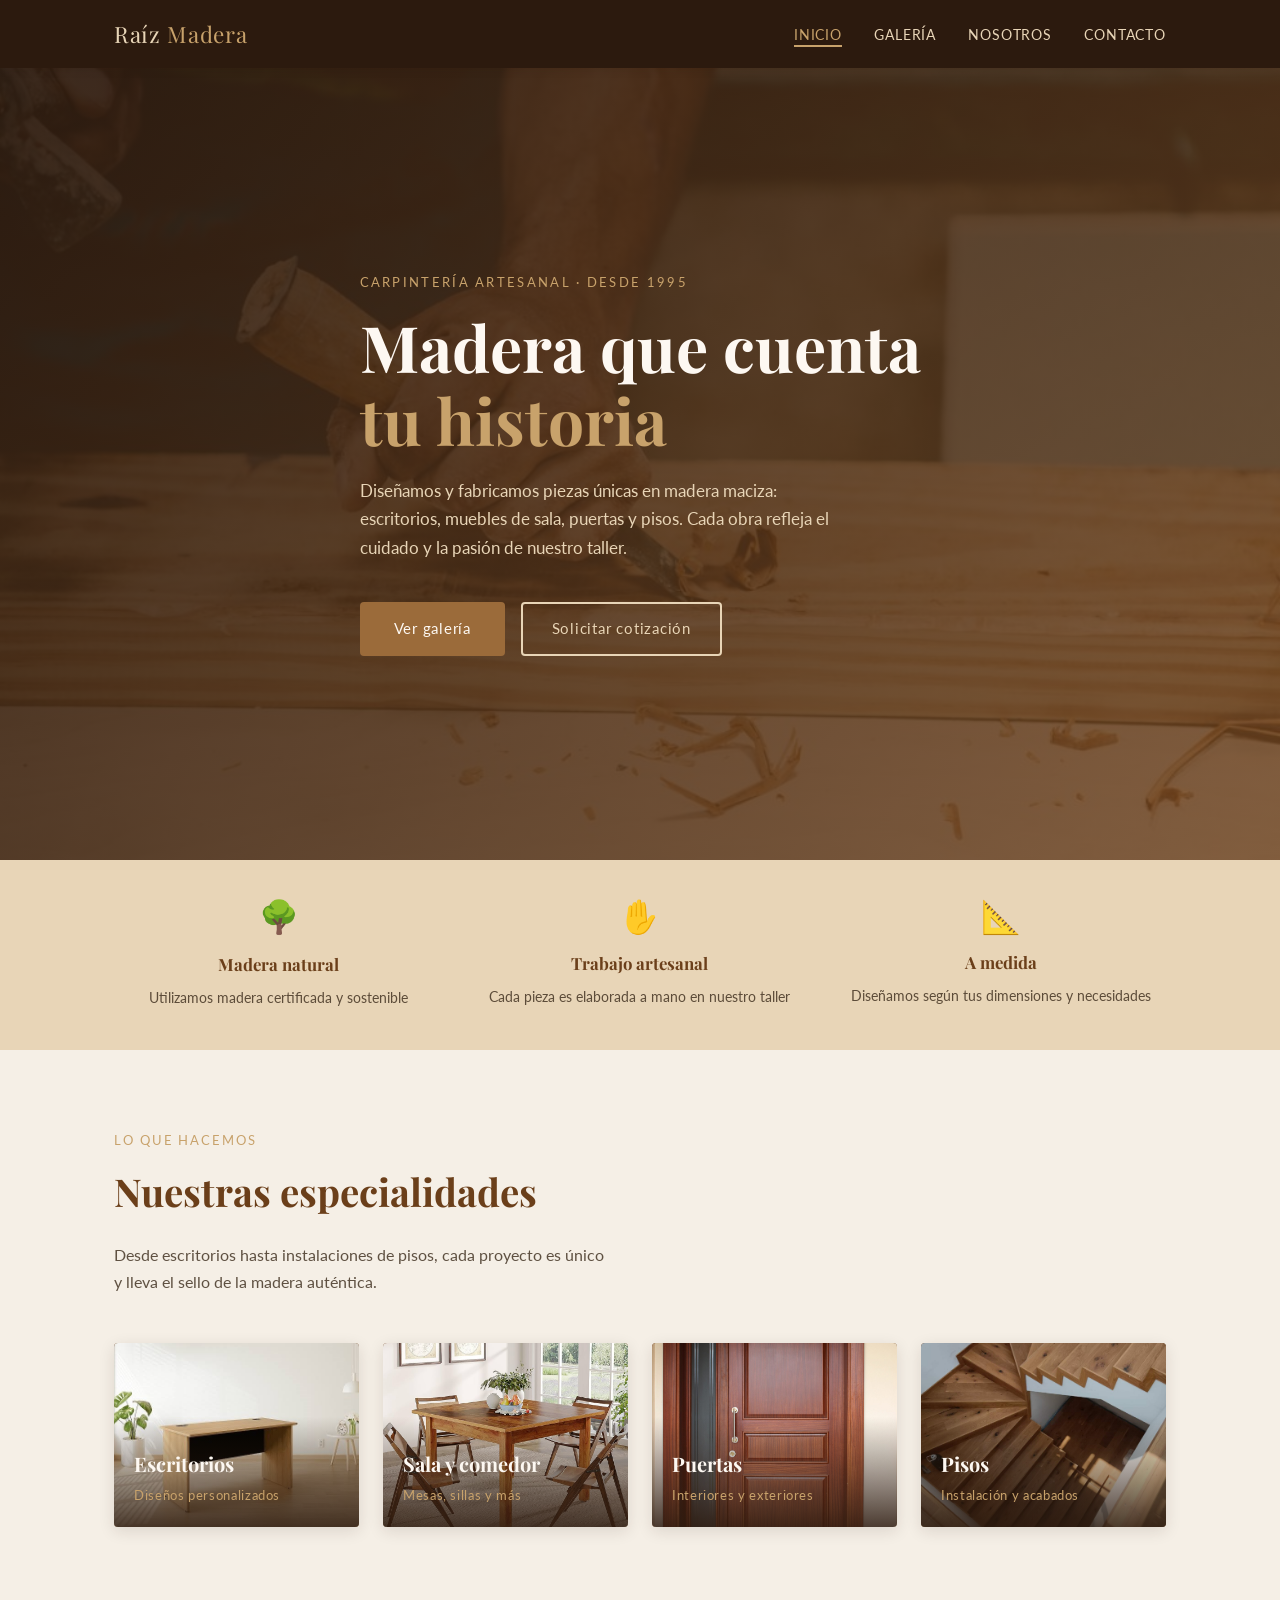
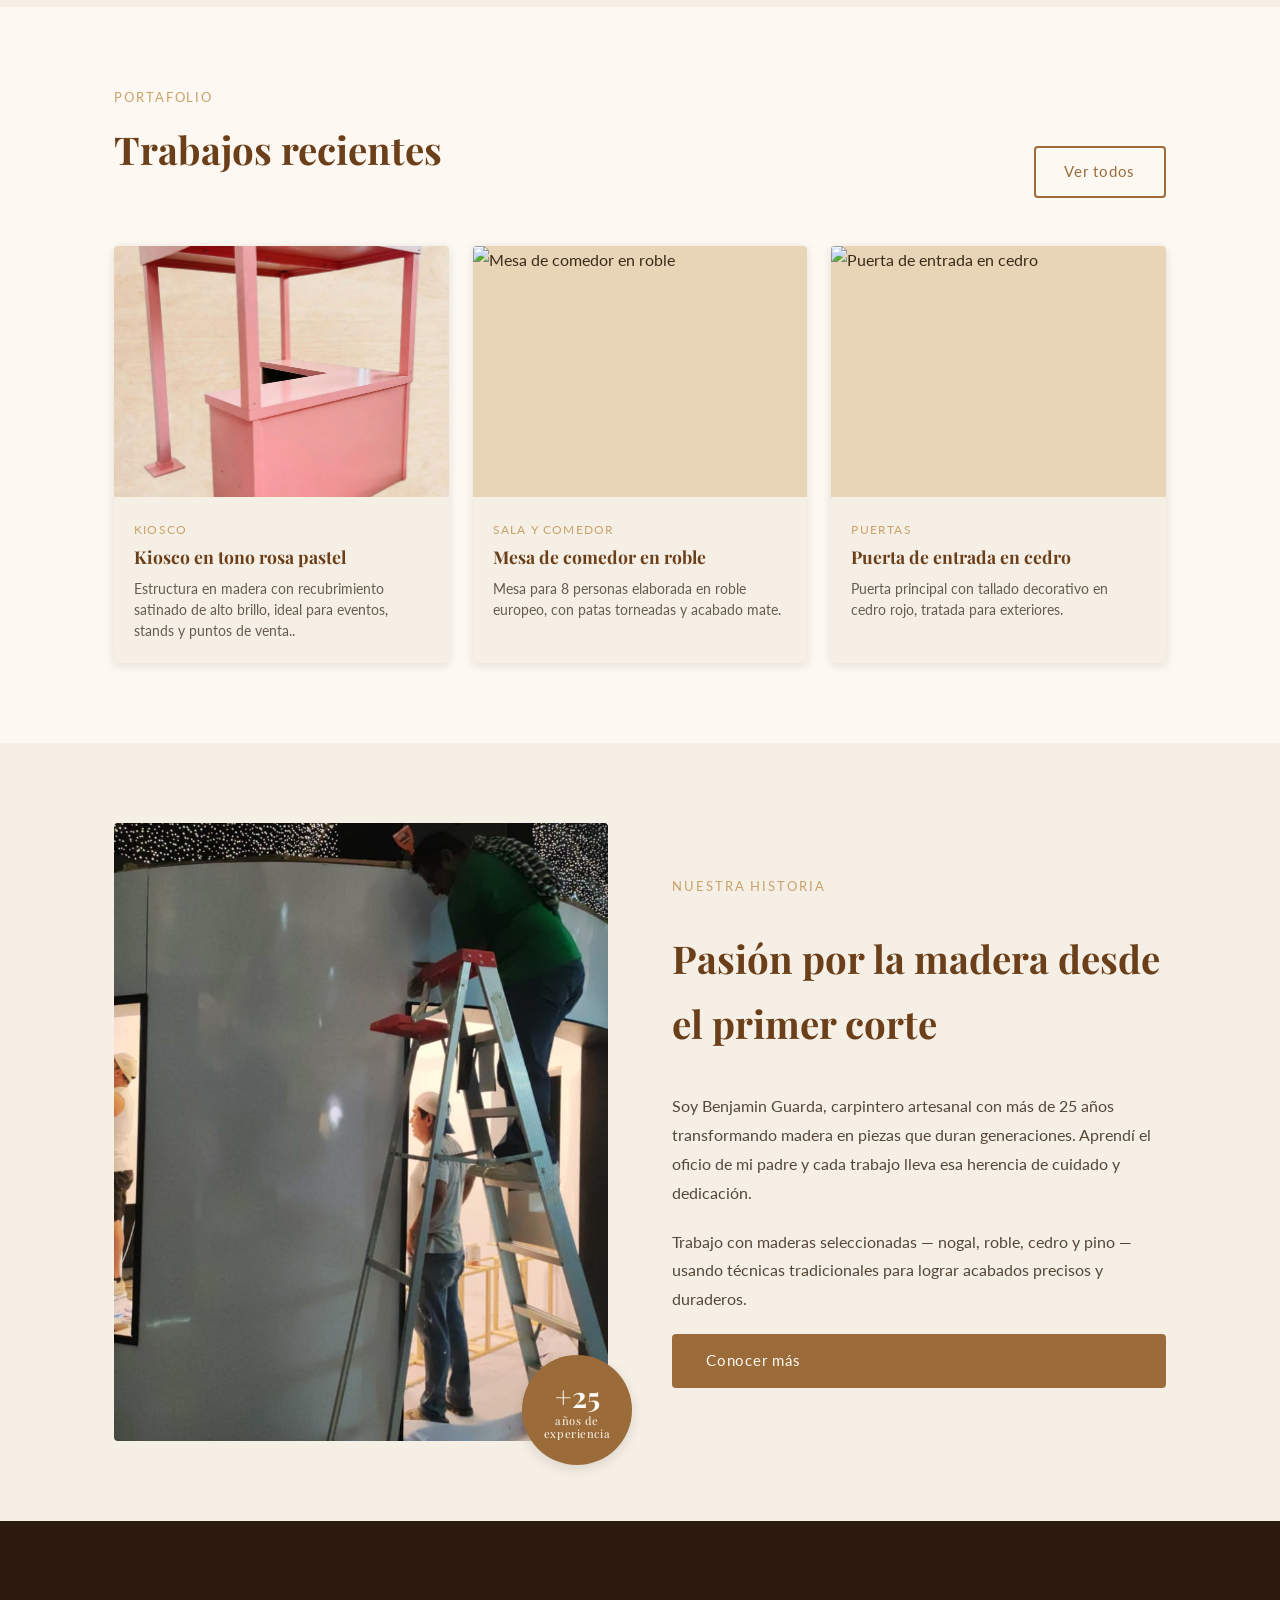
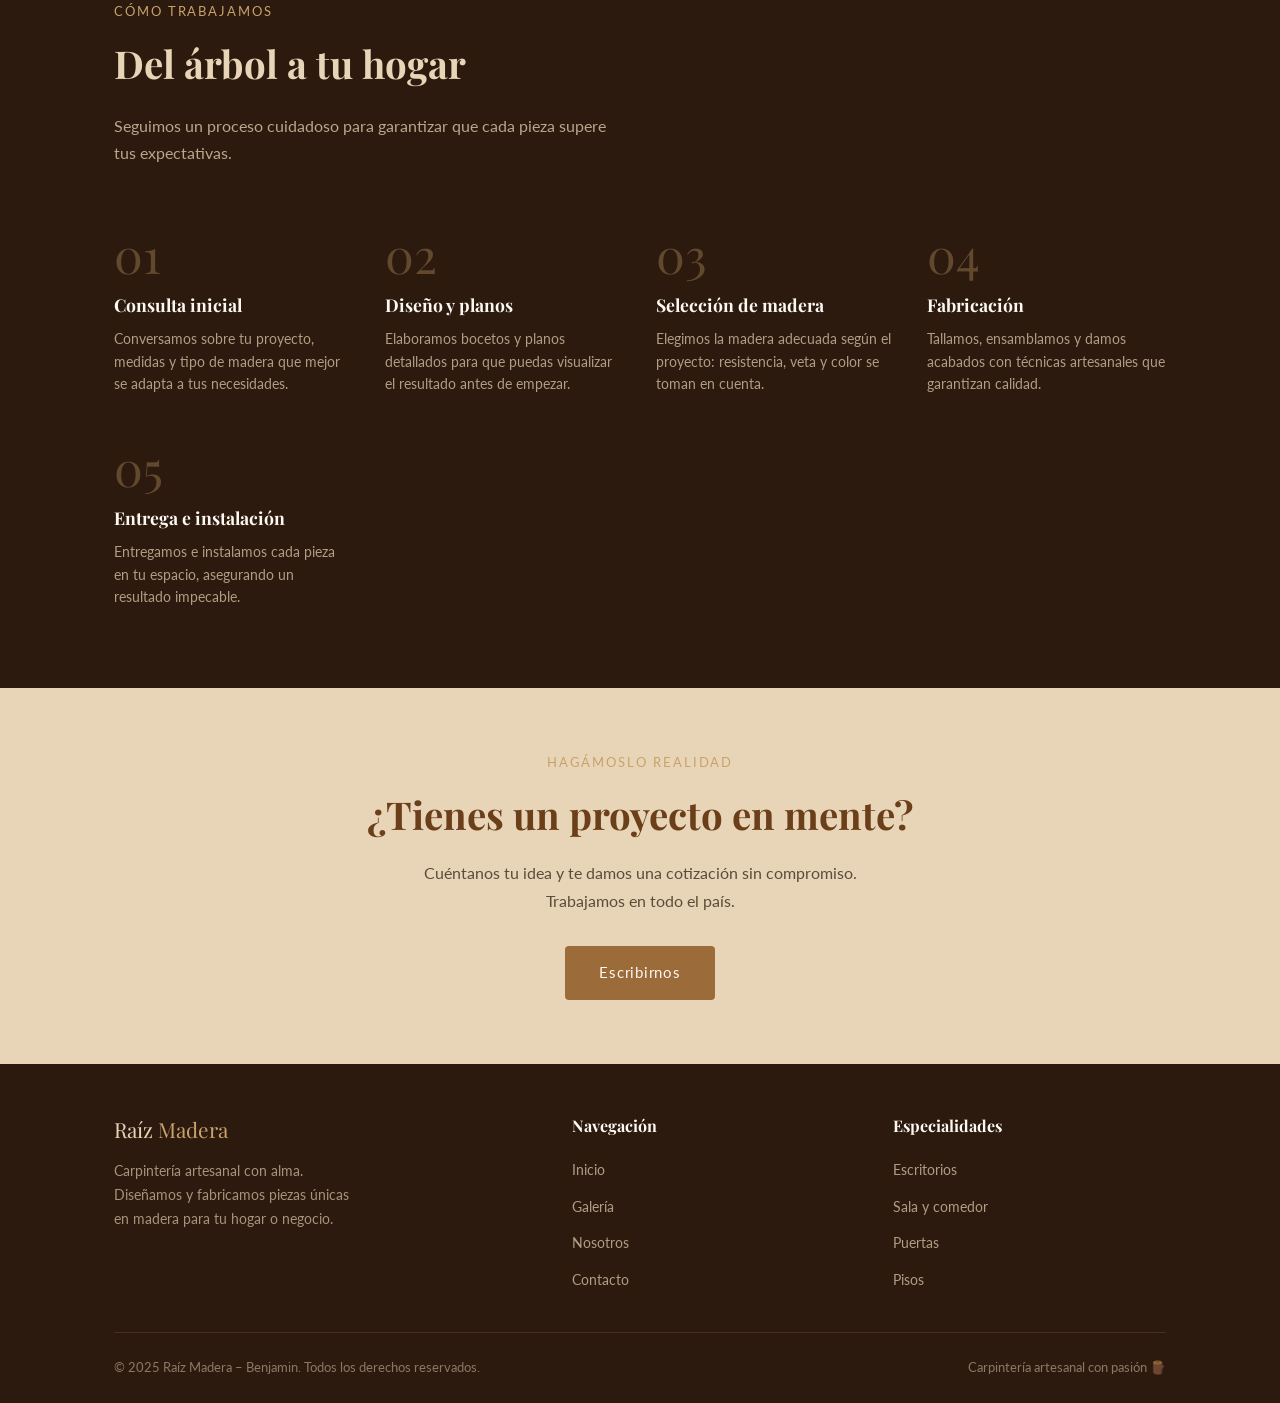
==== commit eb38c91b: "Update. Se agregaron los 2 proyectos recientes al portafolio" ====
--- a/index.html
+++ b/index.html
@@ -5,6 +5,7 @@
         <meta name="viewport" content="width=device-width, initial-scale=1.0" />
         <meta name="description" content="Raíz Madera – Carpintería artesanal de Benjamin. Muebles, escritorios, puertas, pisos y más. Trabajos a medida con madera de calidad." />
         <title>Raíz Madera – Benjamin | Carpintería Artesanal</title>
+        <link rel="icon" type="image/x-icon" href="imagenes/icons/forest_24dp_288721.png" />
         <link rel="preconnect" href="https://fonts.googleapis.com" />
         <link rel="preconnect" href="https://fonts.gstatic.com" crossorigin />
         <link href="https://fonts.googleapis.com/css2?family=Playfair+Display:wght@400;600;700&family=Lato:wght@300;400;700&display=swap" rel="stylesheet" />
@@ -38,7 +39,7 @@
             <section class="hero">
                 <div class="contenedor">
                     <div class="hero__contenido">
-                        <span class="hero__etiqueta">Carpintería artesanal · Desde 2010</span>
+                        <span class="hero__etiqueta">Carpintería artesanal · Desde 1995</span>
                         <h1 class="hero__titulo">Madera que cuenta<br /><em>tu historia</em></h1>
                         <p class="hero__descripcion">
                             Diseñamos y fabricamos piezas únicas en madera maciza: escritorios, muebles de sala, puertas y pisos. Cada obra refleja el cuidado y la pasión de
@@ -56,20 +57,20 @@
             <section class="franja-valores" aria-label="Nuestros valores">
                 <div class="contenedor">
                     <div class="valor-item">
-                        <span class="valor-item__icono" aria-hidden="true">🪵</span>
-                        <strong class="valor-item__titulo">Madera natural</strong>
+                        <span class="valor-item__icono" aria-hidden="true">🌳</span>
+                        <strong class="valor-item__titulo" style="padding-top: 10px">Madera natural</strong>
                         <p class="valor-item__texto">Utilizamos madera certificada y sostenible</p>
                     </div>
 
                     <div class="valor-item">
                         <span class="valor-item__icono" aria-hidden="true">✋</span>
-                        <strong class="valor-item__titulo">Trabajo artesanal</strong>
+                        <strong class="valor-item__titulo" style="padding-top: 9px">Trabajo artesanal</strong>
                         <p class="valor-item__texto">Cada pieza es elaborada a mano en nuestro taller</p>
                     </div>
 
                     <div class="valor-item">
                         <span class="valor-item__icono" aria-hidden="true">📐</span>
-                        <strong class="valor-item__titulo">A medida</strong>
+                        <strong class="valor-item__titulo" style="padding-top: 8px">A medida</strong>
                         <p class="valor-item__texto">Diseñamos según tus dimensiones y necesidades</p>
                     </div>
 
@@ -140,12 +141,14 @@
                     <div class="galeria-grid" id="trabajosDestacados">
                         <article class="tarjeta-proyecto">
                             <div class="tarjeta-proyecto__imagen-wrap">
-                                <img src="imagenes/proyecto-escritorio-nogal.jpg" alt="Escritorio en nogal" class="tarjeta-proyecto__imagen" loading="lazy" />
+                                <img src="imagenes/kiosco.jpg" alt="Escritorio en nogal" class="tarjeta-proyecto__imagen" loading="lazy" />
                             </div>
                             <div class="tarjeta-proyecto__info">
-                                <span class="tarjeta-proyecto__categoria">Escritorios</span>
-                                <h3 class="tarjeta-proyecto__nombre">Escritorio en nogal</h3>
-                                <p class="tarjeta-proyecto__descripcion">Escritorio de oficina en madera de nogal macizo con cajones integrados y acabado al aceite.</p>
+                                <span class="tarjeta-proyecto__categoria">Kiosco</span>
+                                <h3 class="tarjeta-proyecto__nombre">Kiosco en tono rosa pastel</h3>
+                                <p class="tarjeta-proyecto__descripcion">
+                                    Estructura en madera con recubrimiento satinado de alto brillo, ideal para eventos, stands y puntos de venta..
+                                </p>
                             </div>
                         </article>
 
--- a/estilos.css
+++ b/estilos.css
@@ -856,13 +856,81 @@
 }
 
 /* ── Responsive ───────────────────────────── */
+@media (max-width: 1024px) {
+    .contenedor {
+        padding-inline: 1.25rem;
+    }
+
+    .hero {
+        min-height: 74vh;
+        padding-block: 4rem;
+    }
+
+    .nosotros .contenedor,
+    .contacto-contenido .contenedor {
+        gap: 2.25rem;
+    }
+
+    .pie-pagina__superior {
+        grid-template-columns: 1.2fr 1fr 1fr;
+        gap: 2rem;
+    }
+}
+
 @media (max-width: 860px) {
-    .nosotros .contenedor {
+    .encabezado .contenedor {
+        height: 64px;
+    }
+
+    .logo {
+        font-size: 1.25rem;
+    }
+
+    .boton-menu {
+        display: flex;
+    }
+
+    .nav-principal {
+        display: none;
+        position: absolute;
+        top: 64px;
+        left: 0;
+        right: 0;
+        background-color: var(--color-ebano);
+        padding: 1rem 1.25rem 1.35rem;
+        box-shadow: 0 4px 12px var(--color-sombra);
+    }
+
+    .nav-principal.abierto {
+        display: block;
+    }
+
+    .nav-principal ul {
+        flex-direction: column;
+        gap: 0.9rem;
+    }
+
+    .hero {
+        text-align: center;
+        min-height: 70vh;
+    }
+
+    .hero__contenido,
+    .descripcion-seccion {
+        margin-inline: auto;
+    }
+
+    .hero__acciones {
+        justify-content: center;
+    }
+
+    .nosotros .contenedor,
+    .contacto-contenido .contenedor {
         grid-template-columns: 1fr;
     }
 
     .nosotros__imagen-wrap {
-        max-width: 400px;
+        max-width: 430px;
         margin-inline: auto;
     }
 
@@ -871,58 +939,96 @@
         right: 0;
     }
 
-    .pie-pagina__superior {
-        grid-template-columns: 1fr 1fr;
-    }
-
-    .contacto-contenido .contenedor {
-        grid-template-columns: 1fr;
-    }
-}
-
-@media (max-width: 600px) {
-    .boton-menu {
-        display: flex;
-    }
-
-    .nav-principal {
-        display: none;
-        position: absolute;
-        top: 68px;
-        left: 0;
-        right: 0;
-        background-color: var(--color-ebano);
-        padding: 1rem 1.5rem 1.5rem;
-        box-shadow: 0 4px 12px var(--color-sombra);
-    }
-
-    .nav-principal.abierto {
-        display: block;
-    }
-
-    .nav-principal ul {
-        flex-direction: column;
-        gap: 1rem;
-    }
-
-    .hero {
-        text-align: center;
-    }
-
-    .hero__contenido {
-        margin-inline: auto;
-    }
-
-    .hero__acciones {
-        justify-content: center;
-    }
-
-    .pie-pagina__superior {
-        grid-template-columns: 1fr;
-    }
-
     .destacados__encabezado {
         flex-direction: column;
         align-items: flex-start;
     }
-}
+
+    .pie-pagina__superior {
+        grid-template-columns: 1fr 1fr;
+        gap: 1.5rem;
+    }
+}
+
+@media (max-width: 640px) {
+    .contenedor {
+        padding-inline: 1rem;
+    }
+
+    .categorias,
+    .destacados,
+    .nosotros,
+    .proceso,
+    .contacto-contenido,
+    .galeria-seccion,
+    .contacto-banner {
+        padding-block: 3rem;
+    }
+
+    .hero {
+        min-height: auto;
+        padding-block: 3.25rem;
+    }
+
+    .hero__descripcion {
+        font-size: 1rem;
+        margin-bottom: 1.5rem;
+    }
+
+    .hero__acciones {
+        flex-direction: column;
+    }
+
+    .hero__acciones .btn-principal,
+    .hero__acciones .btn-secundario {
+        width: 100%;
+        text-align: center;
+    }
+
+    .franja-valores {
+        padding-block: 2rem;
+    }
+
+    .franja-valores .contenedor {
+        gap: 1.25rem;
+    }
+
+    .galeria-grid {
+        grid-template-columns: 1fr;
+    }
+
+    .galeria-filtros .contenedor {
+        justify-content: flex-start;
+        flex-wrap: nowrap;
+        overflow-x: auto;
+        padding-bottom: 0.25rem;
+        scrollbar-width: thin;
+    }
+
+    .filtro-btn {
+        white-space: nowrap;
+    }
+
+    .formulario-contacto {
+        padding: 1.4rem;
+    }
+
+    .contacto-dato__valor {
+        overflow-wrap: anywhere;
+    }
+
+    .nosotros__insignia {
+        position: static;
+        margin: 0.9rem auto 0;
+    }
+
+    .pie-pagina__superior {
+        grid-template-columns: 1fr;
+        padding-bottom: 1.75rem;
+    }
+
+    .pie-pagina__inferior {
+        justify-content: center;
+        text-align: center;
+    }
+}
